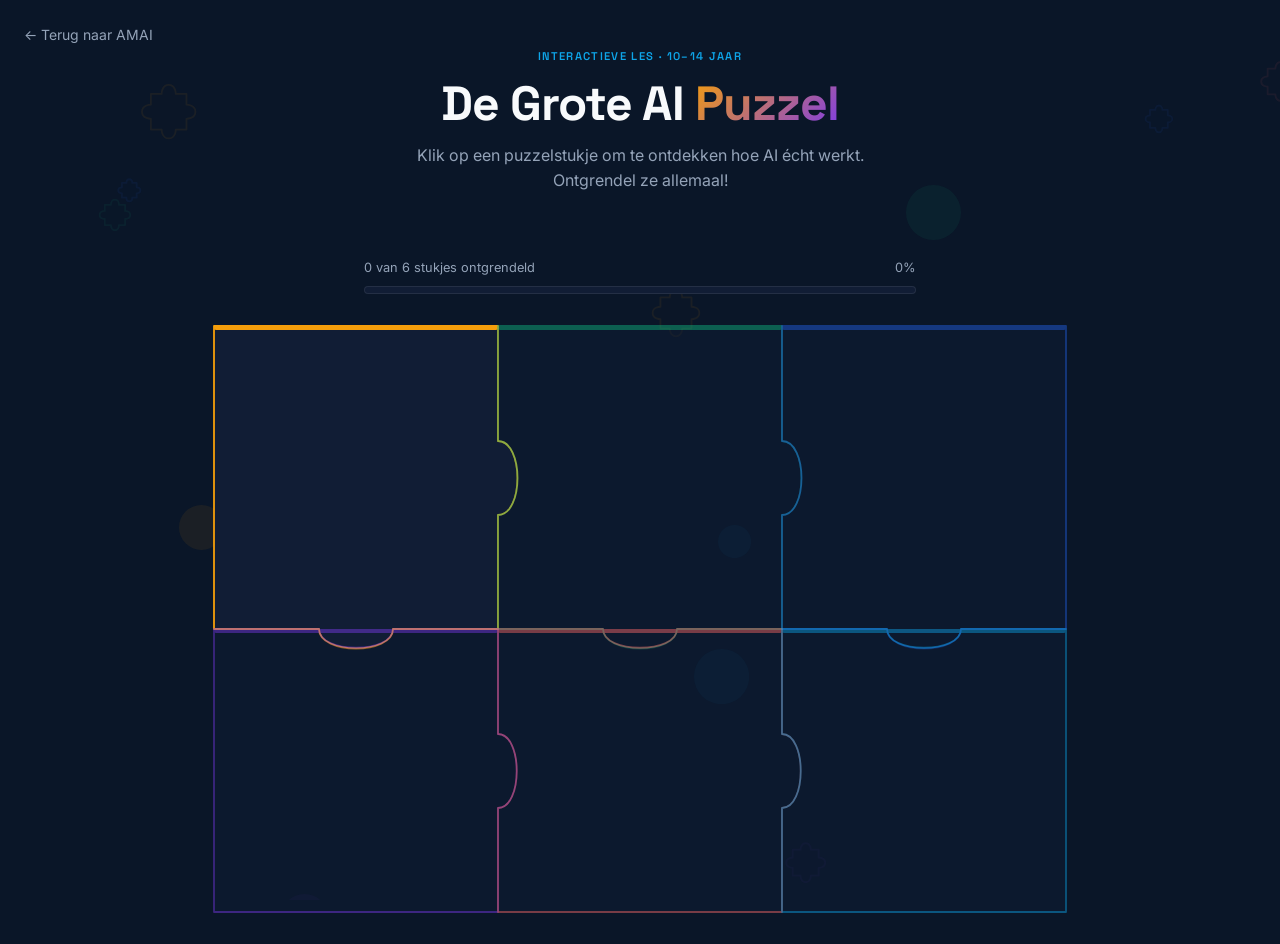
==== ai-puzzel.html @ 968bd64f "Fix: verwijder color-mix() in SVG fill-attribuut, verbeter hover/done filter Co-Authored-By: Claude " ====
<!DOCTYPE html>
<html lang="nl">
<head>
<meta charset="UTF-8">
<meta name="viewport" content="width=device-width, initial-scale=1.0">
<title>Hoe werkt AI? — De Grote Puzzel</title>
<link href="https://fonts.googleapis.com/css2?family=Nunito:wght@400;600;700;800;900&family=Space+Grotesk:wght@600;700&display=swap" rel="stylesheet">

<link rel="preconnect" href="https://fonts.googleapis.com">
<link rel="preconnect" href="https://fonts.gstatic.com" crossorigin>
<link href="https://fonts.googleapis.com/css2?family=Space+Grotesk:wght@300;400;500;600;700&family=Nunito:wght@400;600;700;800;900&family=Inter:wght@300;400;500;600&display=swap" rel="stylesheet">
<link rel="stylesheet" href="style.css">
<link rel="stylesheet" href="puzzel.css">
</head>
<body>

<!-- Background floaters -->
<div class="floaters" id="floaters"></div>

<main>
<div class="header">
  <a href="amai-online.html" class="header__back">← Terug naar AMAI</a>
  <div class="header__eyebrow">Interactieve les · 10–14 jaar</div>
  <h1 class="header__title">De Grote AI <span>Puzzel</span></h1>
  <p class="header__sub">Klik op een puzzelstukje om te ontdekken hoe AI écht werkt. Ontgrendel ze allemaal!</p>
</div>

<div class="progress-wrap">
  <div class="progress-label">
    <span id="progressText">0 van 6 stukjes ontgrendeld</span>
    <span id="progressPct">0%</span>
  </div>
  <div class="progress-bar"><div class="progress-fill" id="progressFill"></div></div>
</div>

<div class="board" id="board"></div>
<div class="robot-complete" id="robotComplete">
  <img src="robot.png" class="robot-complete__img" alt="AMAI Robot">
  <div class="robot-bubble">
    <div class="robot-bubble__label">🤖 AMAI Robot zegt:</div>
    <div class="robot-bubble__text" id="robotText"></div><span class="robot-bubble__cursor" id="robotCursor"></span>
  </div>
  <button class="btn" onclick="resetAll()">↺ Opnieuw spelen</button>
</div>
</main>


<script src="script.js"></script>
<script>

const PIECES = [
  {
    id: 1,
    color: '#F59E0B',
    glow: 'rgba(245,158,11,0.2)',
    unlockAfter: 0,
    icon: `<svg viewBox="0 0 52 52" fill="none"><rect x="6" y="10" width="40" height="28" rx="4" stroke="#F59E0B" stroke-width="2.5"/><path d="M6 18h40" stroke="#F59E0B" stroke-width="2"/><circle cx="12" cy="14" r="1.5" fill="#F59E0B"/><circle cx="18" cy="14" r="1.5" fill="#F59E0B"/><path d="M14 26h8M14 31h14" stroke="#F59E0B" stroke-width="2" stroke-linecap="round"/><path d="M26 38v4M20 42h12" stroke="#F59E0B" stroke-width="2" stroke-linecap="round"/></svg>`,
    number: 'Stukje 1',
    question: 'Waar haalt AI al zijn kennis vandaan?',
    hint: ' Denk aan het hele internet…',
    label: 'Web scraping & data',
    title: 'AI eet data als ontbijt!',
    explain: 'Voordat een AI slim kan worden, moet hij eerst heel veel leren. Dat doet hij door miljoenen websites, boeken en artikelen te lezen — dit noemen we web scraping. De AI "schraapt" als het ware informatie van het internet, net zoals jij dingen opzoekt maar dan miljoen keer sneller.',
    example: '<strong>Stel je voor:</strong> een robot leest in één dag alle boeken van alle bibliotheken ter wereld. Dat is wat AI doet om te leren!',
    tags: ['Data', 'Internet', 'Web scraping', 'Leren']
  },
  {
    id: 2,
    color: '#10B981',
    glow: 'rgba(16,185,129,0.2)',
    unlockAfter: 1,
    icon: `<svg viewBox="0 0 52 52" fill="none"><rect x="8" y="8" width="36" height="36" rx="5" stroke="#10B981" stroke-width="2.5"/><path d="M16 20h8M16 26h14M16 32h10" stroke="#10B981" stroke-width="2" stroke-linecap="round"/><circle cx="36" cy="20" r="5" stroke="#10B981" stroke-width="2"/><path d="M36 17v3l2 2" stroke="#10B981" stroke-width="1.5" stroke-linecap="round"/></svg>`,
    number: 'Stukje 2',
    question: 'Hoe onthoudt AI wat het heeft geleerd?',
    hint: ' Net als jouw hersenen, maar dan digitaal',
    label: 'Trainingsdata & patronen',
    title: 'Patronen onthouden = slim worden',
    explain: 'AI onthoudt geen losse feiten — hij leert patronen. Als de AI duizenden zinnen leest over honden, begrijpt hij wat een hond is zonder ooit een foto te zien. Al die patronen worden opgeslagen als getallen in een gigantisch wiskundig netwerk.',
    example: '<strong>Vergelijk het met:</strong> als jij 1000 foto\'s van katten ziet, herken je de volgende kat meteen. Je hersenen leerden het patroon "kat" — AI doet precies hetzelfde!',
    tags: ['Patronen', 'Geheugen', 'Getallen', 'Netwerk']
  },
  {
    id: 3,
    color: '#2563EB',
    glow: 'rgba(37,99,235,0.2)',
    unlockAfter: 2,
    icon: `<svg viewBox="0 0 52 52" fill="none"><rect x="10" y="30" width="32" height="14" rx="3" stroke="#2563EB" stroke-width="2.5"/><path d="M18 30v-8a8 8 0 0 1 16 0v8" stroke="#2563EB" stroke-width="2.5" stroke-linecap="round"/><circle cx="26" cy="37" r="3" fill="#2563EB" fill-opacity="0.3" stroke="#2563EB" stroke-width="2"/><path d="M26 40v4" stroke="#2563EB" stroke-width="2" stroke-linecap="round"/></svg>`,
    number: 'Stukje 3',
    question: 'Wat is een LLM?',
    hint: ' Heel veel woorden + heel veel rekenen',
    label: 'Large Language Model',
    title: 'LLM = de superschlimme taalcomputer',
    explain: 'LLM staat voor "Large Language Model" — een supergrote taalcomputer. Hij heeft zo veel tekst gelezen dat hij heel goed begrijpt hoe taal werkt: zinnen maken, vragen beantwoorden, verhalen schrijven. ChatGPT, Gemini en Claude zijn allemaal LLMs.',
    example: '<strong>Hoe werkt het?</strong> Jij typt "Wat is de hoofdstad van Frankrijk?" → de LLM berekent welk woord het meest waarschijnlijk als antwoord past → "Parijs!" Niet omdat hij het weet, maar omdat hij het patroon heeft geleerd.',
    tags: ['LLM', 'Taal', 'ChatGPT', 'Claude', 'Gemini']
  },
  {
    id: 4,
    color: '#7C3AED',
    glow: 'rgba(124,58,237,0.2)',
    unlockAfter: 3,
    icon: `<svg viewBox="0 0 52 52" fill="none"><circle cx="26" cy="26" r="16" stroke="#7C3AED" stroke-width="2.5"/><circle cx="26" cy="26" r="6" fill="#7C3AED" fill-opacity="0.2" stroke="#7C3AED" stroke-width="2"/><path d="M26 10v4M26 38v4M10 26h4M38 26h4" stroke="#7C3AED" stroke-width="2" stroke-linecap="round"/><circle cx="26" cy="26" r="2" fill="#7C3AED"/></svg>`,
    number: 'Stukje 4',
    question: 'Hoe "denkt" AI na over een vraag?',
    hint: ' Voorspellen wat er daarna komt',
    label: 'Hoe AI antwoorden maakt',
    title: 'AI gokt heel goed wat daarna komt',
    explain: 'AI denkt niet echt na zoals jij. Hij voorspelt steeds het volgende woord, gebaseerd op alles wat hij geleerd heeft. Woordje voor woordje, heel snel. Dat lijkt op denken, maar het is eigenlijk superslim raden op basis van patronen.',
    example: '<strong>Probeer het zelf:</strong> "De kat zit op de..." — jij weet dat "mat", "bank" of "stoel" logisch klinkt. Dat weet de AI ook, maar hij heeft dat geleerd van miljoenen zinnen!',
    tags: ['Voorspellen', 'Woorden', 'Tokens', 'Kansen']
  },
  {
    id: 5,
    color: '#FF6B6B',
    glow: 'rgba(255,107,107,0.2)',
    unlockAfter: 4,
    icon: `<svg viewBox="0 0 52 52" fill="none"><circle cx="26" cy="20" r="8" stroke="#FF6B6B" stroke-width="2.5"/><path d="M14 42c0-6.627 5.373-12 12-12s12 5.373 12 12" stroke="#FF6B6B" stroke-width="2.5" stroke-linecap="round"/><path d="M36 14l4-4M36 14h4M36 14v-4" stroke="#FF6B6B" stroke-width="2" stroke-linecap="round" stroke-linejoin="round"/><path d="M40 28l2 2-4 4" stroke="#FF6B6B" stroke-width="2" stroke-linecap="round"/></svg>`,
    number: 'Stukje 5',
    question: 'Kan AI ook zelf dingen doen zonder hulp?',
    hint: ' Zelfstandig werken = agent',
    label: 'AI Agents',
    title: 'AI Agents: AI die zelf handelt!',
    explain: 'Een gewone AI wacht tot jij een vraag stelt. Maar een AI Agent kan zelf taken uitvoeren! Hij bedenkt een plan, zoekt informatie op, stuurt e-mails, boekt vluchten of schrijft code — allemaal zonder dat jij elke stap hoeft te zeggen. Zoals een digitale assistent die écht zelfstandig is.',
    example: '<strong>Voorbeeld:</strong> Jij zegt "Plan een verjaardag voor 10 personen met een budget van €100." De AI agent zoekt locaties, vergelijkt prijzen, stuurt uitnodigingen en maakt een planning — allemaal zelf!',
    tags: ['Agent', 'Zelfstandig', 'Taken', 'Automatisch']
  },
  {
    id: 6,
    color: '#0EA5E9',
    glow: 'rgba(14,165,233,0.2)',
    unlockAfter: 5,
    icon: `<svg viewBox="0 0 52 52" fill="none"><path d="M10 36 L26 10 L42 36 Z" stroke="#0EA5E9" stroke-width="2.5" stroke-linejoin="round"/><circle cx="26" cy="10" r="3" fill="#0EA5E9"/><circle cx="10" cy="36" r="3" fill="#0EA5E9"/><circle cx="42" cy="36" r="3" fill="#0EA5E9"/><path d="M18 28l8-12 8 12" stroke="#0EA5E9" stroke-width="1.5" stroke-linejoin="round" opacity="0.4"/></svg>`,
    number: 'Stukje 6 — Het Grote Plaatje',
    question: 'Hoe past alles samen?',
    hint: ' Van data tot slimme AI assistent',
    label: 'AI: het complete plaatje',
    title: 'Van internet tot jouw AI assistent',
    explain: 'Nu snap je het hele plaatje: (1) AI verzamelt data van het web, (2) leert patronen uit die data, (3) wordt een LLM die taal begrijpt, (4) voorspelt antwoorden woord voor woord, (5) en als Agent kan hij ook zelfstandig taken uitvoeren. Elke AI die jij gebruikt doorloopt al deze stappen!',
    example: '<strong>De keten:</strong> Internet → Data → Training → LLM → Antwoord → Agent → Actie. Jij staat aan het eind — en jij bepaalt wat AI voor jou doet!',
    tags: ['AI', 'Web2', 'LLM', 'Agent', 'Toekomst']
  }
];

let unlocked = new Set();

function puzzleIcon(color, size=52) {
  const d = size, h = d/2, b = d*0.2, nd = d*0.15, nw = d*0.12;
  return `<svg width="${d}" height="${d}" viewBox="0 0 ${d} ${d}" fill="none">
    <path d="M${b},${b} L${h-nw},${b} C${h-nw},${b} ${h-nw},${b-nd} ${h},${b-nd} C${h+nw},${b-nd} ${h+nw},${b} ${h+nw},${b} L${d-b},${b} L${d-b},${h-nw} C${d-b},${h-nw} ${d-b+nd},${h-nw} ${d-b+nd},${h} C${d-b+nd},${h+nw} ${d-b},${h+nw} ${d-b},${h+nw} L${d-b},${d-b} L${h+nw},${d-b} C${h+nw},${d-b} ${h+nw},${d-b+nd} ${h},${d-b+nd} C${h-nw},${d-b+nd} ${h-nw},${d-b} ${h-nw},${d-b} L${b},${d-b} L${b},${h+nw} C${b},${h+nw} ${b-nd},${h+nw} ${b-nd},${h} C${b-nd},${h-nw} ${b},${h-nw} ${b},${h-nw} Z"
    fill="${color}" fill-opacity="0.15" stroke="${color}" stroke-width="1.8" stroke-linejoin="round" stroke-linecap="round"/>
  </svg>`;
}

function renderPieces() {
  const board = document.getElementById('board');
  board.innerHTML = '';

  PIECES.forEach((p, i) => {
    const isUnlocked = unlocked.has(p.id);
    const isLocked   = p.unlockAfter > 0 && !unlocked.has(p.unlockAfter);

    const el = document.createElement('div');
    el.className = 'piece' + (isUnlocked ? ' piece--done' : '') + (isLocked ? ' piece--locked' : '');
    el.style.setProperty('--piece-color', p.color);
    el.style.setProperty('--piece-glow', p.glow);
    el.dataset.id = p.id;
    el.dataset.idx = i;

    el.innerHTML = `
      <div class="piece__stripe"></div>
      <div class="piece__front">
        <div class="piece__icon">${p.icon}</div>
        <div class="piece__number">${p.number}</div>
        <div class="piece__question">${p.question}</div>
        <div class="piece__hint">${p.hint}</div>
        ${isLocked
          ? `<div class="piece__hint" style="color:${p.color};margin-top:0.5rem"> Ontgrendel stukje ${p.unlockAfter} eerst</div>`
          : `<div class="piece__tap"> Tik om te ontdekken</div>`
        }
      </div>
      <div class="piece__back">
        <div class="piece__label">${p.label}</div>
        <div class="piece__title">${p.title}</div>
        <div class="piece__explain">${p.explain}</div>
        <div class="piece__example">${p.example}</div>
        <div class="piece__tags">${p.tags.map(t => `<span class="tag">${t}</span>`).join('')}</div>
      </div>
    `;

    if (!isLocked && !isUnlocked) {
      el.addEventListener('click', () => unlock(p.id));
    }

    board.appendChild(el);
  });

  // Apply puzzle clip-paths after DOM is painted
  requestAnimationFrame(() => requestAnimationFrame(applyPuzzleShapes));
}

// ─── PUZZLE CLIP-PATH SHAPES ───────────────────────────────────────────────
// 3×2 grid nub directions [top, right, bottom, left] — 'f'=flat, 'o'=tab-out, 'i'=socket-in
const PIECE_NUBS = [
  ['f','o','o','f'],  // 1: top-left
  ['f','o','o','i'],  // 2: top-center
  ['f','f','o','i'],  // 3: top-right
  ['i','o','f','f'],  // 4: bottom-left
  ['i','o','f','i'],  // 5: bottom-center
  ['i','f','f','i'],  // 6: bottom-right
];

function buildPath(W, H, nubs) {
  const D  = Math.round(Math.min(W, H) * 0.09); // nub depth (~9%)
  const NW = Math.round(Math.min(W, H) * 0.13); // nub half-width (~13%)
  const CX = Math.round(W / 2);
  const CY = Math.round(H / 2);
  const [top, right, bot, left] = nubs;

  // helpers
  const topEdge = () => {
    if (top === 'f') return `L ${W} 0 `;
    if (top === 'o') return `L ${CX-NW} 0 C ${CX-NW} ${-D} ${CX+NW} ${-D} ${CX+NW} 0 L ${W} 0 `;
    return               `L ${CX-NW} 0 C ${CX-NW} ${D}  ${CX+NW} ${D}  ${CX+NW} 0 L ${W} 0 `;
  };
  const rightEdge = () => {
    if (right === 'f') return `L ${W} ${H} `;
    if (right === 'o') return `L ${W} ${CY-NW} C ${W+D} ${CY-NW} ${W+D} ${CY+NW} ${W} ${CY+NW} L ${W} ${H} `;
    return                    `L ${W} ${CY-NW} C ${W-D} ${CY-NW} ${W-D} ${CY+NW} ${W} ${CY+NW} L ${W} ${H} `;
  };
  const botEdge = () => {
    if (bot === 'f') return `L 0 ${H} `;
    if (bot === 'o') return `L ${CX+NW} ${H} C ${CX+NW} ${H+D} ${CX-NW} ${H+D} ${CX-NW} ${H} L 0 ${H} `;
    return                  `L ${CX+NW} ${H} C ${CX+NW} ${H-D} ${CX-NW} ${H-D} ${CX-NW} ${H} L 0 ${H} `;
  };
  const leftEdge = () => {
    if (left === 'f') return `Z`;
    if (left === 'o') return `L 0 ${CY+NW} C ${-D} ${CY+NW} ${-D} ${CY-NW} 0 ${CY-NW} Z`;
    return                   `L 0 ${CY+NW} C ${D}  ${CY+NW} ${D}  ${CY-NW} 0 ${CY-NW} Z`;
  };

  return `M 0 0 ${topEdge()}${rightEdge()}${botEdge()}${leftEdge()}`;
}

function applyPuzzleShapes() {
  const pieces = document.querySelectorAll('.piece[data-idx]');
  pieces.forEach(piece => {
    const i   = parseInt(piece.dataset.idx, 10);
    const nubs = PIECE_NUBS[i] || ['f','f','f','f'];
    const W   = piece.offsetWidth;
    const H   = piece.offsetHeight;
    if (!W || !H) return;

    const color     = PIECES[i]?.color || '#2563EB';
    const isDone    = piece.classList.contains('piece--done');
    const bgFill    = '#111D35';   /* done-state tint handled by CSS filter */
    const strokeW   = isDone ? 2.5 : 1.8;
    const pathStr   = buildPath(W, H, nubs);

    // Remove old SVG if present, inject fresh one
    let svg = piece.querySelector('.piece__bg');
    if (!svg) {
      svg = document.createElementNS('http://www.w3.org/2000/svg', 'svg');
      svg.classList.add('piece__bg');
      piece.insertBefore(svg, piece.firstChild);
    }
    svg.setAttribute('width', W);
    svg.setAttribute('height', H);
    svg.setAttribute('viewBox', `0 0 ${W} ${H}`);
    svg.setAttribute('overflow', 'visible');
    svg.innerHTML =
      `<path d="${pathStr}" fill="${bgFill}" stroke="${color}" stroke-width="${strokeW}" stroke-linejoin="round" stroke-linecap="round"/>` +
      `<rect x="0" y="0" width="${W}" height="4" fill="${color}" rx="2"/>`;
  });
}

// Reapply on resize so nub positions stay correct
window.addEventListener('resize', () => requestAnimationFrame(applyPuzzleShapes));

function unlock(id) {
  unlocked.add(id);
  updateProgress();
  renderPieces();

  spawnConfetti(PIECES.find(p => p.id === id).color);

  if (unlocked.size === PIECES.length) {
    setTimeout(() => {
      const rc = document.getElementById('robotComplete');
      rc.classList.add('show');
      rc.scrollIntoView({ behavior: 'smooth', block: 'center' });
      startTypewriter(
        'Wauw, geweldig gedaan! 🎉 Je snapt nu hoe AI écht werkt — van data verzamelen op het internet, patronen leren, een taalmodel trainen, antwoorden voorspellen, tot een AI Agent die zelfstandig handelt. Dat weten veel volwassenen nog niet! Misschien word jij wel de AI-expert van jouw klas. 🚀',
        document.getElementById('robotText'),
        document.getElementById('robotCursor'),
        28
      );
    }, 700);
  }
}

function startTypewriter(text, el, cursor, speed) {
  el.textContent = '';
  cursor.style.display = 'inline-block';
  let i = 0;
  const tick = setInterval(() => {
    el.textContent += text[i++];
    if (i >= text.length) {
      clearInterval(tick);
      setTimeout(() => cursor.style.display = 'none', 1200);
    }
  }, speed);
}

function updateProgress() {
  const total = PIECES.length;
  const done  = unlocked.size;
  const pct   = Math.round((done / total) * 100);
  document.getElementById('progressText').textContent = `${done} van ${total} stukjes ontgrendeld`;
  document.getElementById('progressPct').textContent  = pct + '%';
  document.getElementById('progressFill').style.width = pct + '%';
}

function resetAll() {
  unlocked.clear();
  updateProgress();
  renderPieces();
  document.getElementById('robotComplete').classList.remove('show');
  document.getElementById('robotText').textContent = '';
  window.scrollTo({ top: 0, behavior: 'smooth' });
}

// CONFETTI
function spawnConfetti(color) {
  for (let i = 0; i < 18; i++) {
    const el = document.createElement('div');
    el.style.cssText = `
      position:fixed;
      left:${Math.random()*100}vw;
      top:${Math.random()*40 + 20}vh;
      width:${Math.random()*8+6}px;
      height:${Math.random()*8+6}px;
      background:${color};
      border-radius:${Math.random()>0.5?'50%':'3px'};
      pointer-events:none;
      z-index:9999;
      opacity:0.9;
      animation: confFall ${Math.random()*1+0.8}s ease-out forwards;
      animation-delay:${Math.random()*0.3}s;
    `;
    document.body.appendChild(el);
    setTimeout(() => el.remove(), 1500);
  }
}

// Add confetti keyframe dynamically
const confStyle = document.createElement('style');
confStyle.textContent = `
  @keyframes confFall {
    0%   { transform: translateY(0) rotate(0deg); opacity:0.9; }
    100% { transform: translateY(120px) rotate(${Math.random()*360}deg); opacity:0; }
  }
`;
document.head.appendChild(confStyle);

// FLOATING BG DECORATIONS
function initFloaters() {
  const colors = ['#F59E0B','#7C3AED','#2563EB','#10B981','#FF6B6B','#0EA5E9'];
  const wrap = document.getElementById('floaters');
  for (let i = 0; i < 14; i++) {
    const c = colors[i % colors.length];
    const size = Math.random() * 40 + 20;
    const el = document.createElement('div');
    el.className = 'floater';
    el.style.cssText = `
      left:${Math.random()*100}vw;
      top:${Math.random()*100}vh;
      width:${size}px; height:${size}px;
      animation-duration:${Math.random()*20+15}s;
      animation-delay:-${Math.random()*20}s;
    `;
    el.innerHTML = Math.random() > 0.5
      ? puzzleIcon(c, size)
      : `<svg width="${size}" height="${size}" viewBox="0 0 1 1"><circle cx=".5" cy=".5" r=".5" fill="${c}"/></svg>`;
    wrap.appendChild(el);
  }
}

initFloaters();
renderPieces();
updateProgress();

</script>
</body>
</html>
---- style.css ----
/* ============================================
   AMAI.online — Shared Design System
   Geldt voor: amai-online.html, diensten.html, ai-puzzel.html
   ============================================ */

@import url('https://fonts.googleapis.com/css2?family=Space+Grotesk:wght@300;400;500;600;700&family=Inter:wght@300;400;500;600&display=swap');

:root {
  --color-bg:           #0A1628;
  --color-bg-card:      #111D35;
  --color-bg-light:     #162040;
  --color-accent:       #2563EB;
  --color-accent-hover: #1D4ED8;
  --color-purple:       #7C3AED;
  --color-teal:         #0EA5E9;
  --color-white:        #F8FAFC;
  --color-muted:        #94A3B8;
  --color-border:       rgba(255,255,255,0.08);
  --color-green:        #10B981;
  --color-yellow:       #F59E0B;
  --color-coral:        #FF6B6B;
  --font-display:       'Space Grotesk', sans-serif;
  --font-body:          'Inter', sans-serif;
  --max-width:          1200px;
  --nav-height:         72px;
  --radius-sm:          6px;
  --radius-md:          12px;
  --radius-lg:          20px;
  --radius-full:        9999px;
  --transition-base:    250ms ease;
}

/* RESET */
*, *::before, *::after { box-sizing: border-box; margin: 0; padding: 0; }
html { scroll-behavior: smooth; }
body {
  font-family: var(--font-body);
  background: var(--color-bg);
  color: var(--color-white);
  line-height: 1.6;
  -webkit-font-smoothing: antialiased;
  overflow-x: hidden;
}
a { color: inherit; text-decoration: none; }
ul { list-style: none; }
img { max-width: 100%; display: block; }

/* LAYOUT */
.container { max-width: var(--max-width); margin: 0 auto; padding: 0 1.5rem; }
.section { padding: 6rem 0; }

/* TYPOGRAPHY */
h1,h2,h3,h4 { font-family: var(--font-display); font-weight: 700; line-height: 1.1; letter-spacing: -0.02em; }
.eyebrow {
  font-family: var(--font-display);
  font-size: 0.75rem; font-weight: 600;
  letter-spacing: 0.12em; text-transform: uppercase;
  color: var(--color-accent);
  display: block; margin-bottom: 1rem;
}
.text-gradient {
  background: linear-gradient(135deg, #2563EB 0%, #0EA5E9 50%, #7C3AED 100%);
  -webkit-background-clip: text;
  -webkit-text-fill-color: transparent;
  background-clip: text;
}
.lead { font-size: 1.1rem; color: var(--color-muted); line-height: 1.7; }

/* BUTTONS */
.btn {
  display: inline-flex; align-items: center; gap: 0.5rem;
  font-family: var(--font-display); font-size: 1rem; font-weight: 600;
  padding: 0.875rem 2rem; border-radius: var(--radius-full);
  border: none; cursor: pointer; transition: all 0.25s; white-space: nowrap;
}
.btn--primary {
  background: var(--color-accent); color: white;
  box-shadow: 0 4px 24px rgba(37,99,235,0.4);
}
.btn--primary:hover {
  background: var(--color-accent-hover);
  box-shadow: 0 6px 32px rgba(37,99,235,0.5);
  transform: translateY(-2px);
}
.btn--outline {
  background: transparent; color: white;
  border: 1px solid var(--color-border);
}
.btn--outline:hover {
  border-color: rgba(255,255,255,0.3);
  background: rgba(255,255,255,0.05);
  transform: translateY(-2px);
}
.btn--full { width: 100%; justify-content: center; }

/* NAV */
.nav {
  position: fixed; top: 0; left: 0; right: 0;
  height: var(--nav-height); z-index: 1000;
  transition: background 0.3s, border-color 0.3s;
  border-bottom: 1px solid transparent;
}
.nav.scrolled {
  background: rgba(10,22,40,0.95);
  backdrop-filter: blur(20px);
  border-bottom-color: var(--color-border);
}
.nav__inner {
  display: flex; align-items: center; justify-content: space-between;
  height: 100%; max-width: var(--max-width); margin: 0 auto; padding: 0 1.5rem;
}
.nav__logo { font-family: var(--font-display); font-size: 1.4rem; font-weight: 700; letter-spacing: -0.03em; }
.nav__logo em { color: var(--color-accent); font-style: normal; }
.nav__links { display: flex; align-items: center; gap: 2.5rem; }
.nav__link { font-size: 0.875rem; font-weight: 500; color: var(--color-muted); transition: color 0.2s; }
.nav__link:hover { color: var(--color-white); }
.nav__cta {
  font-size: 0.875rem; font-weight: 600;
  padding: 0.5rem 1.25rem; background: var(--color-accent);
  border-radius: var(--radius-full); transition: background 0.2s, transform 0.2s;
}
.nav__cta:hover { background: var(--color-accent-hover); transform: translateY(-1px); }
.nav__hamburger { display: none; flex-direction: column; gap: 5px; cursor: pointer; }
.nav__hamburger span { display: block; width: 24px; height: 2px; background: var(--color-white); border-radius: 2px; }

/* MOBILE MENU */
.mobile-menu {
  display: none; position: fixed;
  top: var(--nav-height); left: 0; right: 0;
  background: rgba(10,22,40,0.98); backdrop-filter: blur(20px);
  padding: 2rem 1.5rem; z-index: 999;
  border-bottom: 1px solid var(--color-border);
  flex-direction: column; gap: 1.5rem;
}
.mobile-menu.open { display: flex; }
.mobile-menu a { font-size: 1.1rem; font-weight: 500; color: var(--color-muted); }
.mobile-menu .nav__cta { color: white; text-align: center; padding: 0.75rem; }

/* SECTION HEADER */
.section-header { text-align: center; max-width: 620px; margin: 0 auto 4rem; }
.section-header h2 { font-size: clamp(1.75rem, 3vw, 2.75rem); margin-bottom: 1rem; }
.section-header p { color: var(--color-muted); font-size: 1.1rem; line-height: 1.7; }

/* CARDS */
.info-card {
  background: var(--color-bg-card);
  border: 1px solid var(--color-border);
  border-radius: var(--radius-lg); padding: 1.5rem;
  transition: transform 0.2s, border-color 0.2s;
  position: relative; overflow: hidden;
}
.info-card::before {
  content: ''; position: absolute; top: 0; left: 0; right: 0; height: 3px;
  background: var(--card-color, var(--color-accent));
  border-radius: var(--radius-lg) var(--radius-lg) 0 0;
}
.info-card:hover { transform: translateY(-3px); border-color: rgba(255,255,255,0.12); }
.info-card__icon { margin-bottom: 0.75rem; display: flex; align-items: center; }
.info-card__title { font-family: var(--font-display); font-size: 1rem; font-weight: 700; margin-bottom: 0.5rem; }
.info-card__desc { font-size: 0.85rem; color: var(--color-muted); line-height: 1.65; }
.cards-grid { display: grid; grid-template-columns: repeat(auto-fit, minmax(240px, 1fr)); gap: 1rem; margin-bottom: 2rem; }

/* CTA BOX */
.cta-box {
  background: linear-gradient(135deg, rgba(37,99,235,0.08), rgba(124,58,237,0.06));
  border: 1px solid rgba(37,99,235,0.2);
  border-radius: var(--radius-lg); padding: 2rem;
  display: flex; align-items: center; justify-content: space-between;
  gap: 1.5rem; flex-wrap: wrap; margin-top: 2rem;
}
.cta-box h3 { font-family: var(--font-display); font-size: 1.15rem; font-weight: 700; margin-bottom: 0.35rem; }
.cta-box p { font-size: 0.875rem; color: var(--color-muted); }

/* TAGS */
.tag {
  font-size: 0.7rem; font-weight: 600;
  padding: 0.25rem 0.6rem; border-radius: var(--radius-full);
  background: rgba(255,255,255,0.05);
  border: 1px solid var(--color-border); color: var(--color-muted);
}

/* STEPS */
.steps { display: flex; flex-direction: column; gap: 1rem; margin-bottom: 2rem; }
.step {
  display: flex; gap: 1.25rem; align-items: flex-start;
  padding: 1.25rem; background: var(--color-bg-card);
  border: 1px solid var(--color-border); border-radius: var(--radius-lg);
  transition: border-color 0.2s;
}
.step:hover { border-color: rgba(255,255,255,0.12); }
.step__num {
  width: 36px; height: 36px; border-radius: 50%; flex-shrink: 0;
  background: linear-gradient(135deg, var(--color-accent), var(--color-purple));
  display: flex; align-items: center; justify-content: center;
  font-family: var(--font-display); font-weight: 700; font-size: 0.875rem;
  box-shadow: 0 4px 12px rgba(37,99,235,0.3);
}
.step__title { font-family: var(--font-display); font-size: 0.95rem; font-weight: 700; margin-bottom: 0.35rem; }
.step__desc { font-size: 0.85rem; color: var(--color-muted); line-height: 1.65; }
.section-title {
  font-family: var(--font-display); font-size: 1rem; font-weight: 700;
  color: var(--color-muted); text-transform: uppercase; letter-spacing: 0.08em;
  margin-bottom: 1rem; margin-top: 2rem;
}
.section-title:first-child { margin-top: 0; }

/* FOOTER */
.footer { padding: 4rem 0 2rem; border-top: 1px solid var(--color-border); }
.footer__grid { display: grid; grid-template-columns: 2fr 1fr 1fr; gap: 3rem; margin-bottom: 3rem; }
.footer__brand p { color: var(--color-muted); font-size: 0.875rem; line-height: 1.7; margin-top: 1rem; max-width: 280px; }
.footer__col-title { font-family: var(--font-display); font-size: 0.875rem; font-weight: 600; margin-bottom: 1rem; }
.footer__links { display: flex; flex-direction: column; gap: 0.75rem; }
.footer__links a { font-size: 0.875rem; color: var(--color-muted); transition: color 0.2s; }
.footer__links a:hover { color: var(--color-white); }
.footer__bottom {
  display: flex; align-items: center; justify-content: space-between;
  padding-top: 2rem; border-top: 1px solid var(--color-border);
  font-size: 0.875rem; color: var(--color-muted);
}

/* CONTACT FORM */
.contact-section {
  background: linear-gradient(135deg, rgba(37,99,235,0.06) 0%, rgba(124,58,237,0.04) 100%);
  border-top: 1px solid var(--color-border);
}
.contact-form { max-width: 600px; margin: 0 auto; display: flex; flex-direction: column; gap: 1.25rem; }
.form-row { display: grid; grid-template-columns: 1fr 1fr; gap: 1rem; }
.form-group { display: flex; flex-direction: column; gap: 0.5rem; }
label { font-size: 0.875rem; font-weight: 500; color: var(--color-muted); }
input, select, textarea {
  font-family: var(--font-body); font-size: 1rem; color: var(--color-white);
  background: var(--color-bg-light); border: 1px solid var(--color-border);
  border-radius: var(--radius-md); padding: 0.75rem 1rem;
  outline: none; transition: border-color 0.2s, box-shadow 0.2s; width: 100%;
}
input::placeholder, textarea::placeholder { color: rgba(148,163,184,0.4); }
input:focus, select:focus, textarea:focus {
  border-color: var(--color-accent);
  box-shadow: 0 0 0 3px rgba(37,99,235,0.15);
}
select option { background: var(--color-bg-card); }
textarea { resize: vertical; min-height: 130px; }
.form-submit { align-self: center; margin-top: 0.5rem; }

/* SCROLL REVEAL */
.reveal { opacity: 0; transform: translateY(30px); transition: opacity 0.6s ease, transform 0.6s ease; }
.reveal.visible { opacity: 1; transform: translateY(0); }
.reveal-delay-1 { transition-delay: 0.1s; }
.reveal-delay-2 { transition-delay: 0.2s; }
.reveal-delay-3 { transition-delay: 0.3s; }
.reveal-delay-4 { transition-delay: 0.4s; }

/* ANIMATIONS */
@keyframes fadeUp { from { opacity: 0; transform: translateY(24px); } to { opacity: 1; transform: translateY(0); } }
@keyframes blink { 0%,100% { opacity: 1; } 50% { opacity: 0.5; } }

/* RESPONSIVE */
@media (max-width: 768px) {
  .section { padding: 4rem 0; }
  .nav__links { display: none; }
  .nav__hamburger { display: flex; }
  .form-row { grid-template-columns: 1fr; }
  .footer__grid { grid-template-columns: 1fr; gap: 2rem; }
  .footer__bottom { flex-direction: column; gap: 1rem; text-align: center; }
}
@media (max-width: 480px) {
  .container { padding: 0 1rem; }
}
@media (prefers-reduced-motion: reduce) {
  *, *::before, *::after { animation: none !important; transition-duration: 0.01ms !important; }
  html { scroll-behavior: auto; }
}
---- puzzel.css ----
/* ============================================
   ai-puzzel.html — Page specific styles
   ============================================ */

body { min-height: 100vh; }

.header { text-align: center; padding: 3rem 1.5rem 2rem; position: relative; }
.header__back { position: absolute; top: 1.5rem; left: 1.5rem; font-size: 0.875rem; color: var(--color-muted); display: flex; align-items: center; gap: 0.4rem; text-decoration: none; transition: color 0.2s; }
.header__back:hover { color: var(--color-white); }
.header__eyebrow { font-family: var(--font-display); font-size: 0.7rem; font-weight: 600; letter-spacing: 0.12em; text-transform: uppercase; color: var(--color-teal); margin-bottom: 0.75rem; }
.header__title { font-family: var(--font-display); font-size: clamp(1.8rem, 5vw, 3rem); font-weight: 700; line-height: 1.1; margin-bottom: 0.75rem; }
.header__title span { background: linear-gradient(135deg, var(--color-yellow), var(--color-purple)); -webkit-background-clip: text; -webkit-text-fill-color: transparent; background-clip: text; }
.header__sub { font-size: 1rem; color: var(--color-muted); max-width: 480px; margin: 0 auto 2rem; line-height: 1.6; }

/* PROGRESS */
.progress-wrap { max-width: 600px; margin: 0 auto 0.5rem; padding: 0 1.5rem; }
.progress-label { display: flex; justify-content: space-between; font-size: 0.8rem; color: var(--color-muted); margin-bottom: 0.5rem; }
.progress-bar { height: 8px; background: var(--color-bg-card); border-radius: var(--radius-full); overflow: hidden; border: 1px solid var(--color-border); }
.progress-fill { height: 100%; background: linear-gradient(90deg, var(--color-accent), var(--color-purple)); border-radius: var(--radius-full); transition: width 0.5s ease; width: 0%; }

/* BOARD */
.board {
  max-width: 900px; margin: 2rem auto; padding: 0 1.5rem;
  display: grid; grid-template-columns: repeat(3, 1fr);
  gap: 0;           /* pieces interlock — SVG tabs fill sockets */
  overflow: visible;
}

/* PUZZLE PIECES — background drawn by inline SVG (.piece__bg) */
.piece {
  background: transparent;
  border: none;
  border-radius: 0;
  padding: 1.75rem 1.5rem 1.75rem 1.5rem;
  cursor: pointer;
  transition: transform 0.25s, filter 0.25s;
  position: relative;
  overflow: visible;
  user-select: none;
  z-index: 0;
}
.piece:hover:not(.piece--done):not(.piece--locked) {
  transform: translateY(-5px);
  filter: brightness(1.12) drop-shadow(0 8px 20px rgba(0,0,0,0.4));
  z-index: 2;
}
.piece--done {
  filter: drop-shadow(0 0 18px var(--piece-glow)) brightness(1.08);
  cursor: default;
  z-index: 1;
}
.piece--done .piece__front { display: none; }
.piece--done .piece__back  { display: flex; }
.piece--locked { opacity: 0.45; cursor: not-allowed; }
.piece--locked:hover { transform: none; filter: none; }

/* SVG background element (injected by JS) */
.piece__bg {
  position: absolute; top: 0; left: 0;
  overflow: visible; pointer-events: none; z-index: 0;
}
/* Stripe drawn inside SVG, so remove old ::before */
.piece__stripe { display: none; }
.piece__front { display: flex; flex-direction: column; gap: 1rem; }
.piece__back  { display: none; flex-direction: column; gap: 1rem; animation: flipIn 0.4s ease both; }
@keyframes flipIn { from { opacity: 0; transform: scale(0.92); } to { opacity: 1; transform: scale(1); } }
.piece__icon { width: 52px; height: 52px; display: flex; align-items: center; }
.piece__number { font-family: var(--font-display); font-size: 0.7rem; font-weight: 700; letter-spacing: 0.1em; text-transform: uppercase; color: var(--piece-color); }
.piece__question { font-size: 1.05rem; font-weight: 800; line-height: 1.3; color: var(--color-white); }
.piece__hint { font-size: 0.8rem; color: var(--color-muted); display: flex; align-items: center; gap: 0.4rem; }
.piece__tap { display: inline-flex; align-items: center; gap: 0.4rem; font-size: 0.8rem; font-weight: 700; color: var(--piece-color); margin-top: 0.5rem; animation: bounce 1.5s infinite; }
@keyframes bounce { 0%,100% { transform: translateY(0); } 50% { transform: translateY(-4px); } }
.piece__label { font-size: 0.7rem; font-weight: 700; letter-spacing: 0.1em; text-transform: uppercase; color: var(--piece-color); }
.piece__title { font-family: var(--font-display); font-size: 1.15rem; font-weight: 700; color: var(--color-white); line-height: 1.2; }
.piece__explain { font-size: 0.9rem; color: var(--color-muted); line-height: 1.7; }
.piece__example { background: rgba(255,255,255,0.04); border: 1px solid var(--color-border); border-left: 3px solid var(--piece-color); border-radius: 0 10px 10px 0; padding: 0.75rem 1rem; font-size: 0.85rem; color: var(--color-white); line-height: 1.6; }
.piece__example strong { color: var(--piece-color); }
.piece__tags { display: flex; flex-wrap: wrap; gap: 0.4rem; margin-top: 0.25rem; }

/* ROBOT COMPLETE */
.robot-complete { display: none; max-width: 640px; margin: 3rem auto 2rem; padding: 0 1.5rem; text-align: center; }
.robot-complete.show { display: block; animation: fadeUp 0.6s ease both; }
.robot-complete__img { width: 140px; height: 140px; object-fit: contain; margin: 0 auto 1.5rem; animation: robotBob 2.5s ease-in-out infinite; filter: drop-shadow(0 8px 24px rgba(16,185,129,0.35)); }
@keyframes robotBob { 0%,100% { transform: translateY(0); } 50% { transform: translateY(-10px); } }
.robot-bubble {
  background: var(--color-bg-card);
  border: 1.5px solid rgba(16,185,129,0.35);
  border-radius: 20px;
  padding: 1.5rem 2rem;
  position: relative;
  margin-bottom: 2rem;
  box-shadow: 0 0 40px rgba(16,185,129,0.12);
}
.robot-bubble::before {
  content: '';
  position: absolute; top: -12px; left: 50%; transform: translateX(-50%);
  border: 10px solid transparent;
  border-bottom-color: rgba(16,185,129,0.35);
}
.robot-bubble::after {
  content: '';
  position: absolute; top: -9px; left: 50%; transform: translateX(-50%);
  border: 9px solid transparent;
  border-bottom-color: var(--color-bg-card);
}
.robot-bubble__label { font-size: 0.7rem; font-weight: 700; letter-spacing: 0.1em; text-transform: uppercase; color: #10B981; margin-bottom: 0.75rem; }
.robot-bubble__text { font-size: 1rem; line-height: 1.75; color: var(--color-white); min-height: 3em; text-align: left; }
.robot-bubble__cursor { display: inline-block; width: 2px; height: 1.1em; background: #10B981; vertical-align: text-bottom; margin-left: 2px; animation: blink 0.7s step-end infinite; }
@keyframes blink { 0%,100% { opacity:1; } 50% { opacity:0; } }

/* FLOATERS */
.floaters { position: fixed; inset: 0; pointer-events: none; z-index: 0; overflow: hidden; }
.floater { position: absolute; opacity: 0.07; animation: float linear infinite; }
@keyframes float { from { transform: translateY(110vh) rotate(0deg); } to { transform: translateY(-20vh) rotate(360deg); } }

main { position: relative; z-index: 1; }
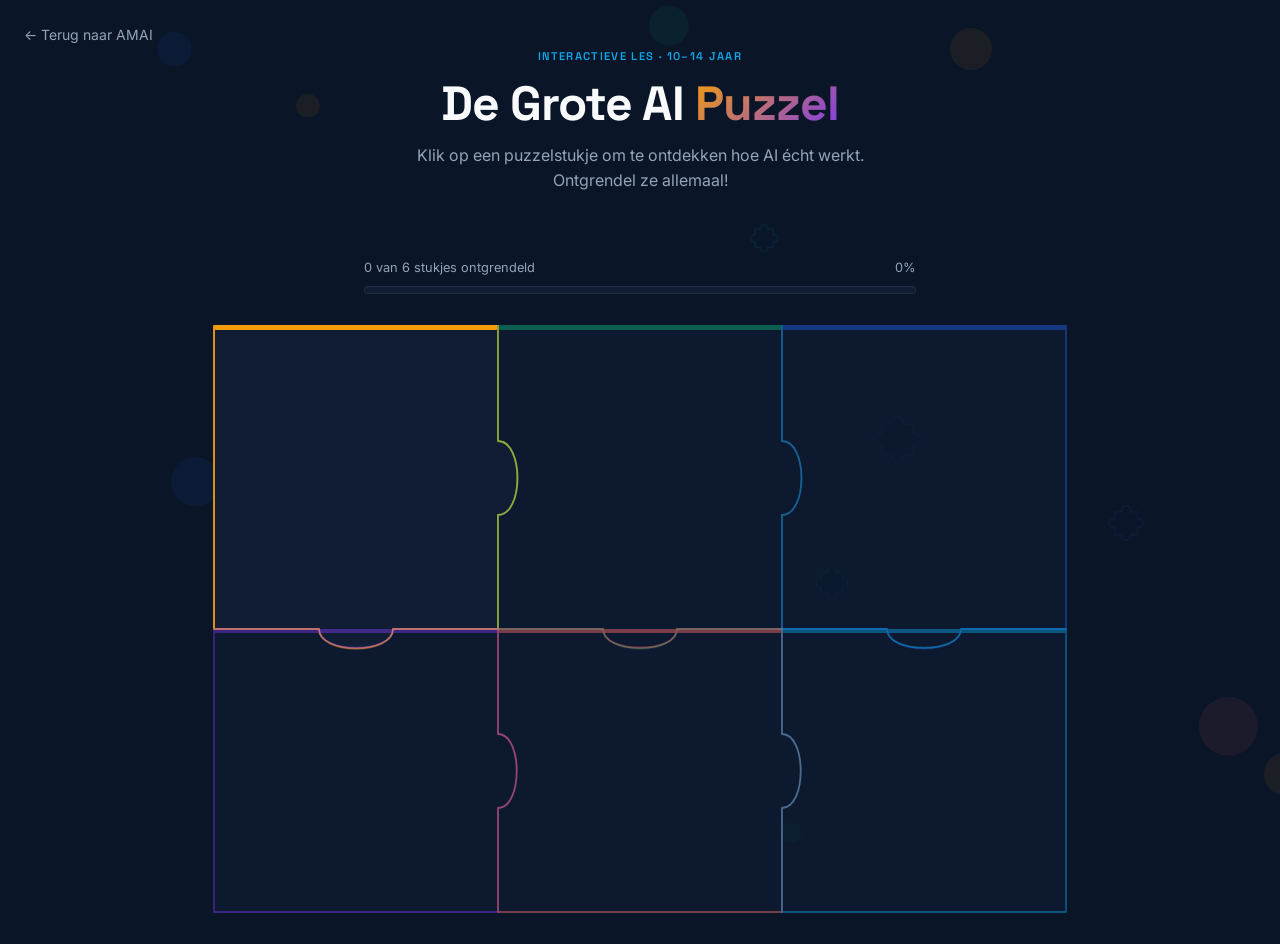
==== commit a5880a2c: "Fix applyPuzzleShapes layout thrashing — batch reads before writes Reads all offsetWidth/offsetHeigh" ====
--- a/ai-puzzel.html
+++ b/ai-puzzel.html
@@ -243,32 +243,36 @@
 
 function applyPuzzleShapes() {
   const pieces = document.querySelectorAll('.piece[data-idx]');
-  pieces.forEach(piece => {
-    const i   = parseInt(piece.dataset.idx, 10);
-    const nubs = PIECE_NUBS[i] || ['f','f','f','f'];
-    const W   = piece.offsetWidth;
-    const H   = piece.offsetHeight;
+
+  // Phase 1 — batch all DOM reads (no writes yet)
+  const data = Array.from(pieces).map(piece => ({
+    piece,
+    i: parseInt(piece.dataset.idx, 10),
+    W: piece.offsetWidth,
+    H: piece.offsetHeight,
+    isDone: piece.classList.contains('piece--done'),
+  }));
+
+  // Phase 2 — batch all DOM writes
+  data.forEach(({ piece, i, W, H, isDone }) => {
     if (!W || !H) return;
-
-    const color     = PIECES[i]?.color || '#2563EB';
-    const isDone    = piece.classList.contains('piece--done');
-    const bgFill    = '#111D35';   /* done-state tint handled by CSS filter */
-    const strokeW   = isDone ? 2.5 : 1.8;
-    const pathStr   = buildPath(W, H, nubs);
-
-    // Remove old SVG if present, inject fresh one
+    const nubs    = PIECE_NUBS[i] || ['f','f','f','f'];
+    const color   = PIECES[i]?.color || '#2563EB';
+    const strokeW = isDone ? 2.5 : 1.8;
+    const pathStr = buildPath(W, H, nubs);
+
     let svg = piece.querySelector('.piece__bg');
     if (!svg) {
       svg = document.createElementNS('http://www.w3.org/2000/svg', 'svg');
       svg.classList.add('piece__bg');
-      piece.insertBefore(svg, piece.firstChild);
+      piece.prepend(svg);
     }
     svg.setAttribute('width', W);
     svg.setAttribute('height', H);
     svg.setAttribute('viewBox', `0 0 ${W} ${H}`);
     svg.setAttribute('overflow', 'visible');
     svg.innerHTML =
-      `<path d="${pathStr}" fill="${bgFill}" stroke="${color}" stroke-width="${strokeW}" stroke-linejoin="round" stroke-linecap="round"/>` +
+      `<path d="${pathStr}" fill="#111D35" stroke="${color}" stroke-width="${strokeW}" stroke-linejoin="round" stroke-linecap="round"/>` +
       `<rect x="0" y="0" width="${W}" height="4" fill="${color}" rx="2"/>`;
   });
 }
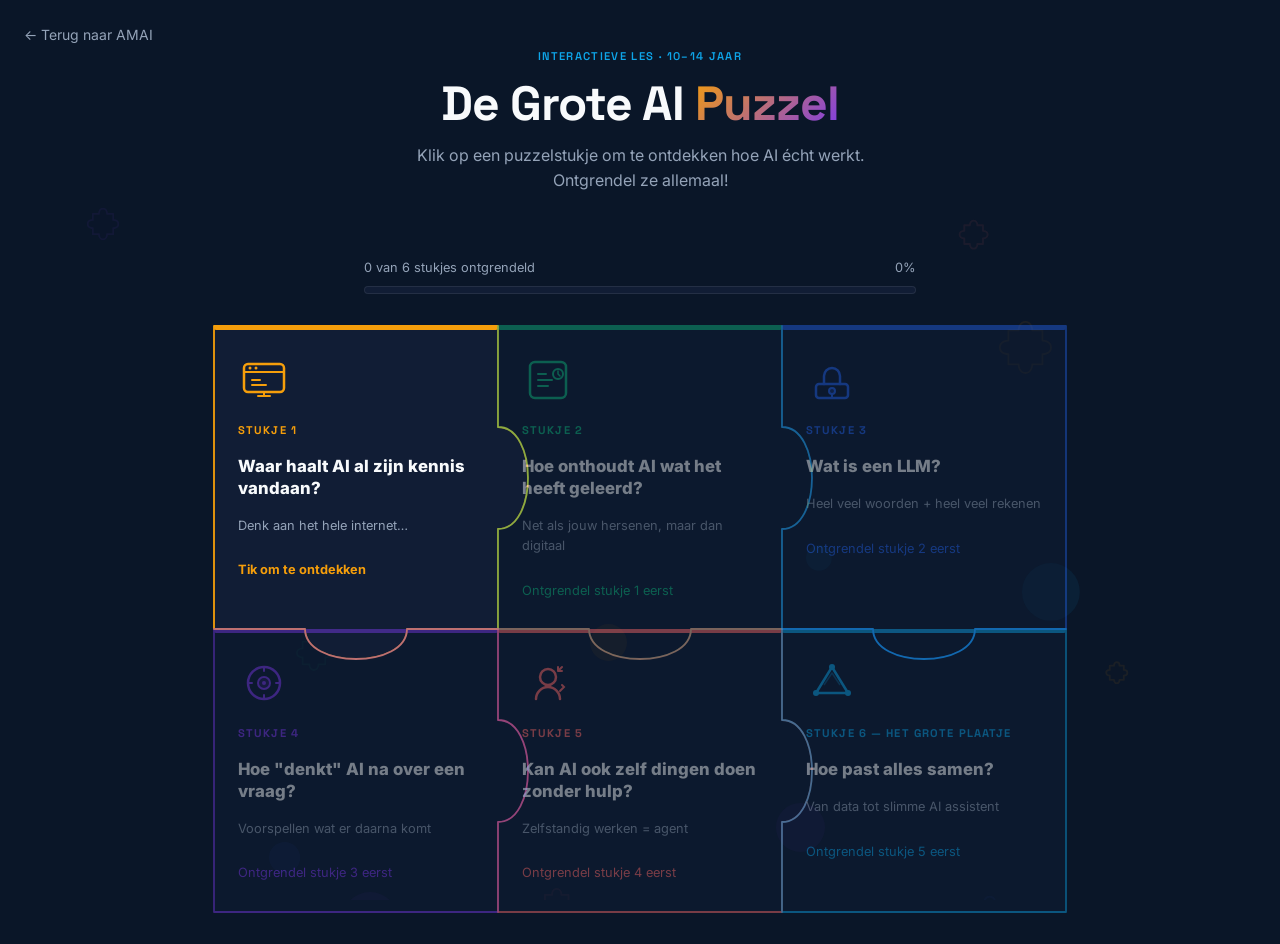
==== commit 7fb463fb: "Fix puzzle piece content visibility and interlocking - .piece__bg z-index:-1 so SVG renders behind t" ====
--- a/ai-puzzel.html
+++ b/ai-puzzel.html
@@ -194,8 +194,8 @@
     board.appendChild(el);
   });
 
-  // Apply puzzle clip-paths after DOM is painted
-  requestAnimationFrame(() => requestAnimationFrame(applyPuzzleShapes));
+  // Apply puzzle shapes — small delay so grid has fully laid out
+  setTimeout(applyPuzzleShapes, 60);
 }
 
 // ─── PUZZLE CLIP-PATH SHAPES ───────────────────────────────────────────────
@@ -210,8 +210,8 @@
 ];
 
 function buildPath(W, H, nubs) {
-  const D  = Math.round(Math.min(W, H) * 0.09); // nub depth (~9%)
-  const NW = Math.round(Math.min(W, H) * 0.13); // nub half-width (~13%)
+  const D  = Math.round(Math.min(W, H) * 0.14); // nub depth (~14%)
+  const NW = Math.round(Math.min(W, H) * 0.18); // nub half-width (~18%)
   const CX = Math.round(W / 2);
   const CY = Math.round(H / 2);
   const [top, right, bot, left] = nubs;
@@ -274,11 +274,15 @@
     svg.innerHTML =
       `<path d="${pathStr}" fill="#111D35" stroke="${color}" stroke-width="${strokeW}" stroke-linejoin="round" stroke-linecap="round"/>` +
       `<rect x="0" y="0" width="${W}" height="4" fill="${color}" rx="2"/>`;
+
+    // Remove CSS fallback background/border now that SVG shape is in place
+    piece.style.background = 'transparent';
+    piece.style.border     = 'none';
   });
 }
 
 // Reapply on resize so nub positions stay correct
-window.addEventListener('resize', () => requestAnimationFrame(applyPuzzleShapes));
+window.addEventListener('resize', () => setTimeout(applyPuzzleShapes, 60));
 
 function unlock(id) {
   unlocked.add(id);
--- a/puzzel.css
+++ b/puzzel.css
@@ -26,10 +26,10 @@
   overflow: visible;
 }
 
-/* PUZZLE PIECES — background drawn by inline SVG (.piece__bg) */
+/* PUZZLE PIECES — background drawn by inline SVG (.piece__bg), CSS fallback below */
 .piece {
-  background: transparent;
-  border: none;
+  background: #111D35;
+  border: 1.5px solid var(--color-border);
   border-radius: 0;
   padding: 1.75rem 1.5rem 1.75rem 1.5rem;
   cursor: pointer;
@@ -54,15 +54,15 @@
 .piece--locked { opacity: 0.45; cursor: not-allowed; }
 .piece--locked:hover { transform: none; filter: none; }
 
-/* SVG background element (injected by JS) */
+/* SVG background element (injected by JS) — z-index:-1 keeps it behind text content */
 .piece__bg {
   position: absolute; top: 0; left: 0;
-  overflow: visible; pointer-events: none; z-index: 0;
+  overflow: visible; pointer-events: none; z-index: -1;
 }
 /* Stripe drawn inside SVG, so remove old ::before */
 .piece__stripe { display: none; }
-.piece__front { display: flex; flex-direction: column; gap: 1rem; }
-.piece__back  { display: none; flex-direction: column; gap: 1rem; animation: flipIn 0.4s ease both; }
+.piece__front { position: relative; z-index: 1; display: flex; flex-direction: column; gap: 1rem; }
+.piece__back  { position: relative; z-index: 1; display: none; flex-direction: column; gap: 1rem; animation: flipIn 0.4s ease both; }
 @keyframes flipIn { from { opacity: 0; transform: scale(0.92); } to { opacity: 1; transform: scale(1); } }
 .piece__icon { width: 52px; height: 52px; display: flex; align-items: center; }
 .piece__number { font-family: var(--font-display); font-size: 0.7rem; font-weight: 700; letter-spacing: 0.1em; text-transform: uppercase; color: var(--piece-color); }
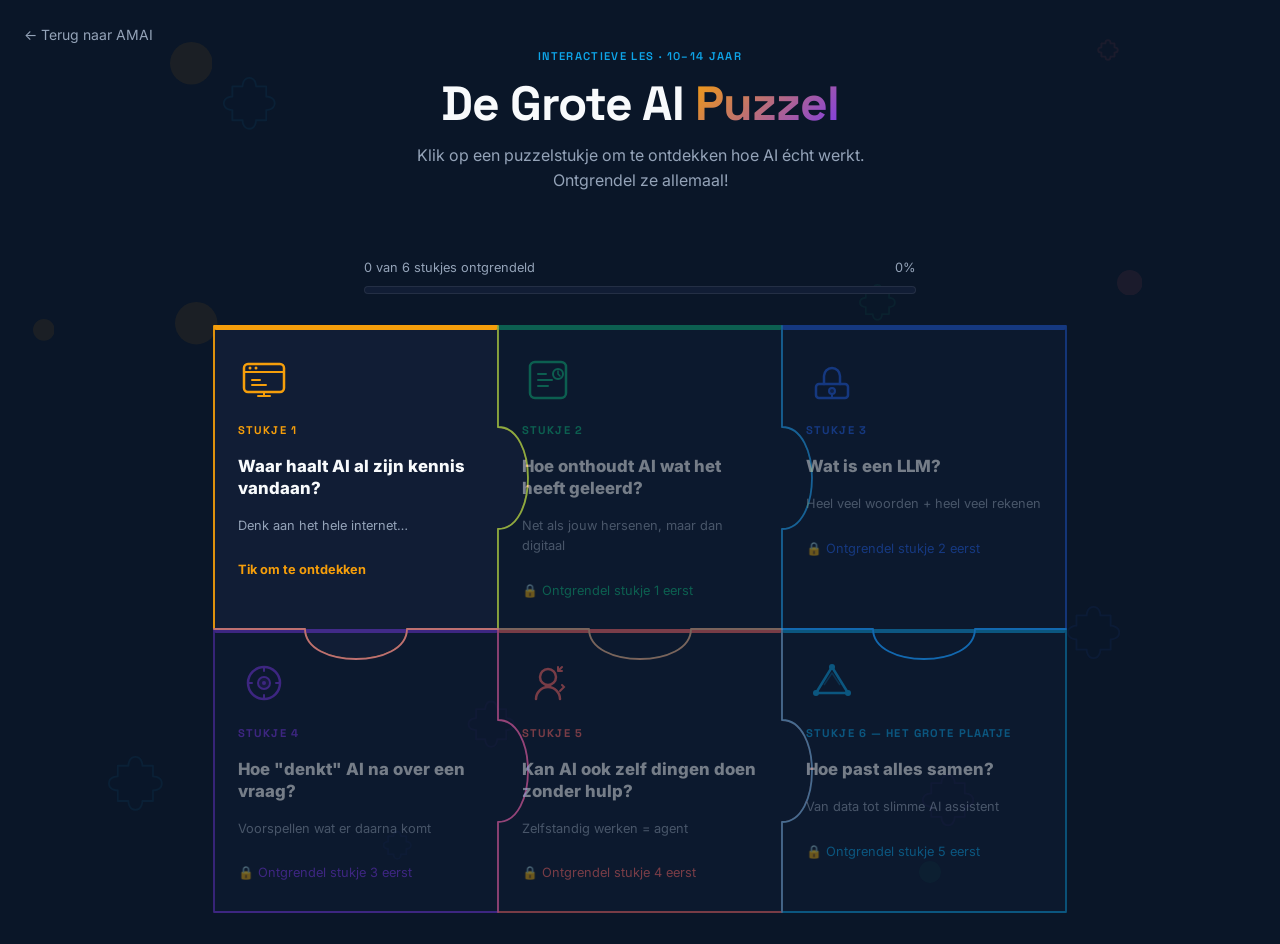
==== commit edb3d6ba: "Overlay answers + prominent robot modal - Piece answers now float as absolute overlay (no layout shi" ====
--- a/ai-puzzel.html
+++ b/ai-puzzel.html
@@ -34,15 +34,19 @@
 </div>
 
 <div class="board" id="board"></div>
-<div class="robot-complete" id="robotComplete">
-  <img src="robot.png" class="robot-complete__img" alt="AMAI Robot">
-  <div class="robot-bubble">
-    <div class="robot-bubble__label">🤖 AMAI Robot zegt:</div>
-    <div class="robot-bubble__text" id="robotText"></div><span class="robot-bubble__cursor" id="robotCursor"></span>
+</main>
+
+<!-- Robot verschijnt als fullscreen modal als alle stukjes klaar zijn -->
+<div class="robot-modal" id="robotModal">
+  <div class="robot-modal__inner">
+    <img src="robot.png" class="robot-modal__img" alt="AMAI Robot">
+    <div class="robot-bubble">
+      <div class="robot-bubble__label">🤖 AMAI Robot zegt:</div>
+      <div class="robot-bubble__text" id="robotText"></div><span class="robot-bubble__cursor" id="robotCursor"></span>
+    </div>
+    <button class="btn" onclick="resetAll()">↺ Opnieuw spelen</button>
   </div>
-  <button class="btn" onclick="resetAll()">↺ Opnieuw spelen</button>
 </div>
-</main>
 
 
 <script src="script.js"></script>
@@ -174,11 +178,12 @@
         <div class="piece__question">${p.question}</div>
         <div class="piece__hint">${p.hint}</div>
         ${isLocked
-          ? `<div class="piece__hint" style="color:${p.color};margin-top:0.5rem"> Ontgrendel stukje ${p.unlockAfter} eerst</div>`
-          : `<div class="piece__tap"> Tik om te ontdekken</div>`
+          ? `<div class="piece__hint" data-lock-hint style="color:${p.color};margin-top:0.5rem">🔒 Ontgrendel stukje ${p.unlockAfter} eerst</div>`
+          : `<div class="piece__tap">Tik om te ontdekken</div>`
         }
       </div>
       <div class="piece__back">
+        <button class="piece__close" aria-label="Sluiten">×</button>
         <div class="piece__label">${p.label}</div>
         <div class="piece__title">${p.title}</div>
         <div class="piece__explain">${p.explain}</div>
@@ -187,12 +192,28 @@
       </div>
     `;
 
-    if (!isLocked && !isUnlocked) {
-      el.addEventListener('click', () => unlock(p.id));
-    }
-
     board.appendChild(el);
   });
+
+  // Board-level click delegation — no per-piece listeners needed
+  board.onclick = e => {
+    if (e.target.closest('.piece__close')) {
+      e.stopPropagation();
+      e.target.closest('.piece').classList.remove('piece--open');
+      return;
+    }
+    const piece = e.target.closest('.piece');
+    if (!piece) return;
+    if (piece.classList.contains('piece--locked')) return;
+    const id = parseInt(piece.dataset.id);
+    if (piece.classList.contains('piece--done')) {
+      const isOpen = piece.classList.contains('piece--open');
+      document.querySelectorAll('.piece--open').forEach(p => p.classList.remove('piece--open'));
+      if (!isOpen) piece.classList.add('piece--open');
+    } else {
+      unlock(id);
+    }
+  };
 
   // Apply puzzle shapes — small delay so grid has fully laid out
   setTimeout(applyPuzzleShapes, 60);
@@ -287,15 +308,26 @@
 function unlock(id) {
   unlocked.add(id);
   updateProgress();
-  renderPieces();
-
   spawnConfetti(PIECES.find(p => p.id === id).color);
+
+  // Close any open overlays, open this one
+  document.querySelectorAll('.piece--open').forEach(p => p.classList.remove('piece--open'));
+  const piece = document.querySelector(`.piece[data-id="${id}"]`);
+  if (piece) piece.classList.add('piece--done', 'piece--open');
+
+  // Unblock pieces that were waiting for this id
+  PIECES.filter(p => p.unlockAfter === id).forEach(p => {
+    const el = document.querySelector(`.piece[data-id="${p.id}"]`);
+    if (!el) return;
+    el.classList.remove('piece--locked');
+    const lockHint = el.querySelector('[data-lock-hint]');
+    if (lockHint) lockHint.outerHTML = `<div class="piece__tap">Tik om te ontdekken</div>`;
+  });
 
   if (unlocked.size === PIECES.length) {
     setTimeout(() => {
-      const rc = document.getElementById('robotComplete');
-      rc.classList.add('show');
-      rc.scrollIntoView({ behavior: 'smooth', block: 'center' });
+      const modal = document.getElementById('robotModal');
+      modal.classList.add('show');
       startTypewriter(
         'Wauw, geweldig gedaan! 🎉 Je snapt nu hoe AI écht werkt — van data verzamelen op het internet, patronen leren, een taalmodel trainen, antwoorden voorspellen, tot een AI Agent die zelfstandig handelt. Dat weten veel volwassenen nog niet! Misschien word jij wel de AI-expert van jouw klas. 🚀',
         document.getElementById('robotText'),
@@ -331,9 +363,9 @@
 function resetAll() {
   unlocked.clear();
   updateProgress();
+  document.getElementById('robotModal').classList.remove('show');
+  document.getElementById('robotText').textContent = '';
   renderPieces();
-  document.getElementById('robotComplete').classList.remove('show');
-  document.getElementById('robotText').textContent = '';
   window.scrollTo({ top: 0, behavior: 'smooth' });
 }
 
--- a/puzzel.css
+++ b/puzzel.css
@@ -45,12 +45,55 @@
   z-index: 2;
 }
 .piece--done {
-  filter: drop-shadow(0 0 18px var(--piece-glow)) brightness(1.08);
-  cursor: default;
+  filter: drop-shadow(0 0 14px var(--piece-glow));
+  cursor: pointer;
   z-index: 1;
 }
-.piece--done .piece__front { display: none; }
-.piece--done .piece__back  { display: flex; }
+/* Done: dim the front, keep its height so the grid stays stable */
+.piece--done .piece__front {
+  opacity: 0.45;
+  pointer-events: none;
+}
+/* Checkmark badge */
+.piece--done::after {
+  content: '✓';
+  position: absolute; top: 8px; right: 10px;
+  width: 20px; height: 20px;
+  background: var(--piece-color);
+  border-radius: 50%;
+  font-size: 11px; font-weight: 700; color: #000;
+  display: flex; align-items: center; justify-content: center;
+  z-index: 2;
+}
+/* Back hidden by default */
+.piece--done .piece__back { display: none; }
+
+/* Open overlay: floats on top of adjacent pieces */
+.piece--open { z-index: 30 !important; }
+.piece--done.piece--open .piece__back {
+  display: flex;
+  position: absolute;
+  top: 0; left: -10px; right: -10px;
+  z-index: 1;
+  background: #0d1929;
+  border: 1.5px solid var(--piece-color);
+  border-radius: 16px;
+  padding: 1.25rem 1rem 1rem;
+  box-shadow: 0 20px 60px rgba(0,0,0,0.75), 0 0 0 1px rgba(255,255,255,0.04);
+  animation: flipIn 0.25s ease both;
+}
+
+/* Close button inside overlay */
+.piece__close {
+  position: absolute; top: 8px; right: 8px;
+  width: 24px; height: 24px;
+  background: rgba(255,255,255,0.1);
+  border: none; border-radius: 50%;
+  color: #fff; font-size: 15px; line-height: 1;
+  cursor: pointer; display: flex; align-items: center; justify-content: center;
+  transition: background 0.15s;
+}
+.piece__close:hover { background: rgba(255,255,255,0.2); }
 .piece--locked { opacity: 0.45; cursor: not-allowed; }
 .piece--locked:hover { transform: none; filter: none; }
 
@@ -77,34 +120,60 @@
 .piece__example strong { color: var(--piece-color); }
 .piece__tags { display: flex; flex-wrap: wrap; gap: 0.4rem; margin-top: 0.25rem; }
 
-/* ROBOT COMPLETE */
-.robot-complete { display: none; max-width: 640px; margin: 3rem auto 2rem; padding: 0 1.5rem; text-align: center; }
-.robot-complete.show { display: block; animation: fadeUp 0.6s ease both; }
-.robot-complete__img { width: 140px; height: 140px; object-fit: contain; margin: 0 auto 1.5rem; animation: robotBob 2.5s ease-in-out infinite; filter: drop-shadow(0 8px 24px rgba(16,185,129,0.35)); }
-@keyframes robotBob { 0%,100% { transform: translateY(0); } 50% { transform: translateY(-10px); } }
+/* ROBOT MODAL — fullscreen overlay */
+.robot-modal {
+  display: none;
+  position: fixed; inset: 0; z-index: 200;
+  background: rgba(4, 11, 24, 0.92);
+  backdrop-filter: blur(8px);
+  -webkit-backdrop-filter: blur(8px);
+  align-items: center; justify-content: center;
+  padding: 2rem 1.5rem;
+  overflow-y: auto;
+}
+.robot-modal.show { display: flex; animation: fadeIn 0.5s ease both; }
+@keyframes fadeIn { from { opacity: 0; } to { opacity: 1; } }
+
+.robot-modal__inner {
+  max-width: 560px; width: 100%;
+  text-align: center;
+  animation: slideUp 0.5s ease 0.15s both;
+}
+@keyframes slideUp { from { transform: translateY(40px); opacity: 0; } to { transform: translateY(0); opacity: 1; } }
+
+.robot-modal__img {
+  width: 180px; height: 180px;
+  object-fit: contain; margin: 0 auto 1.5rem;
+  animation: robotBob 2.5s ease-in-out infinite;
+  filter: drop-shadow(0 12px 40px rgba(16,185,129,0.5));
+  display: block;
+}
+@keyframes robotBob { 0%,100% { transform: translateY(0); } 50% { transform: translateY(-12px); } }
+
 .robot-bubble {
-  background: var(--color-bg-card);
-  border: 1.5px solid rgba(16,185,129,0.35);
+  background: rgba(17, 29, 53, 0.95);
+  border: 1.5px solid rgba(16,185,129,0.4);
   border-radius: 20px;
   padding: 1.5rem 2rem;
   position: relative;
   margin-bottom: 2rem;
-  box-shadow: 0 0 40px rgba(16,185,129,0.12);
+  box-shadow: 0 0 60px rgba(16,185,129,0.15);
+  text-align: left;
 }
 .robot-bubble::before {
   content: '';
   position: absolute; top: -12px; left: 50%; transform: translateX(-50%);
   border: 10px solid transparent;
-  border-bottom-color: rgba(16,185,129,0.35);
+  border-bottom-color: rgba(16,185,129,0.4);
 }
 .robot-bubble::after {
   content: '';
   position: absolute; top: -9px; left: 50%; transform: translateX(-50%);
   border: 9px solid transparent;
-  border-bottom-color: var(--color-bg-card);
+  border-bottom-color: rgba(17, 29, 53, 0.95);
 }
 .robot-bubble__label { font-size: 0.7rem; font-weight: 700; letter-spacing: 0.1em; text-transform: uppercase; color: #10B981; margin-bottom: 0.75rem; }
-.robot-bubble__text { font-size: 1rem; line-height: 1.75; color: var(--color-white); min-height: 3em; text-align: left; }
+.robot-bubble__text { font-size: 1rem; line-height: 1.8; color: var(--color-white); min-height: 3em; }
 .robot-bubble__cursor { display: inline-block; width: 2px; height: 1.1em; background: #10B981; vertical-align: text-bottom; margin-left: 2px; animation: blink 0.7s step-end infinite; }
 @keyframes blink { 0%,100% { opacity:1; } 50% { opacity:0; } }
 
@@ -114,3 +183,32 @@
 @keyframes float { from { transform: translateY(110vh) rotate(0deg); } to { transform: translateY(-20vh) rotate(360deg); } }
 
 main { position: relative; z-index: 1; }
+
+/* ── MOBILE ── */
+@media (max-width: 640px) {
+  .header { padding: 1.5rem 1rem 1rem; }
+  .header__title { font-size: clamp(1.4rem, 7vw, 2rem); }
+  .header__sub { font-size: 0.875rem; margin-bottom: 1.25rem; }
+
+  .progress-wrap { padding: 0 1rem; }
+
+  .board {
+    grid-template-columns: repeat(2, 1fr);
+    margin: 1rem auto;
+    padding: 0 0.75rem;
+  }
+
+  /* 3×2 → 2×3: 6 pieces in 2 columns, last piece spans full width */
+  .piece { padding: 1rem 0.9rem; }
+  .piece:last-child { grid-column: 1 / -1; }
+
+  .piece__icon { width: 36px; height: 36px; }
+  .piece__question { font-size: 0.9rem; }
+  .piece__hint, .piece__tap { font-size: 0.75rem; }
+  .piece__explain { font-size: 0.8rem; }
+  .piece__example { font-size: 0.78rem; padding: 0.6rem 0.75rem; }
+
+  .robot-complete__img { width: 100px; height: 100px; }
+  .robot-bubble { padding: 1rem 1.25rem; }
+  .robot-bubble__text { font-size: 0.875rem; }
+}
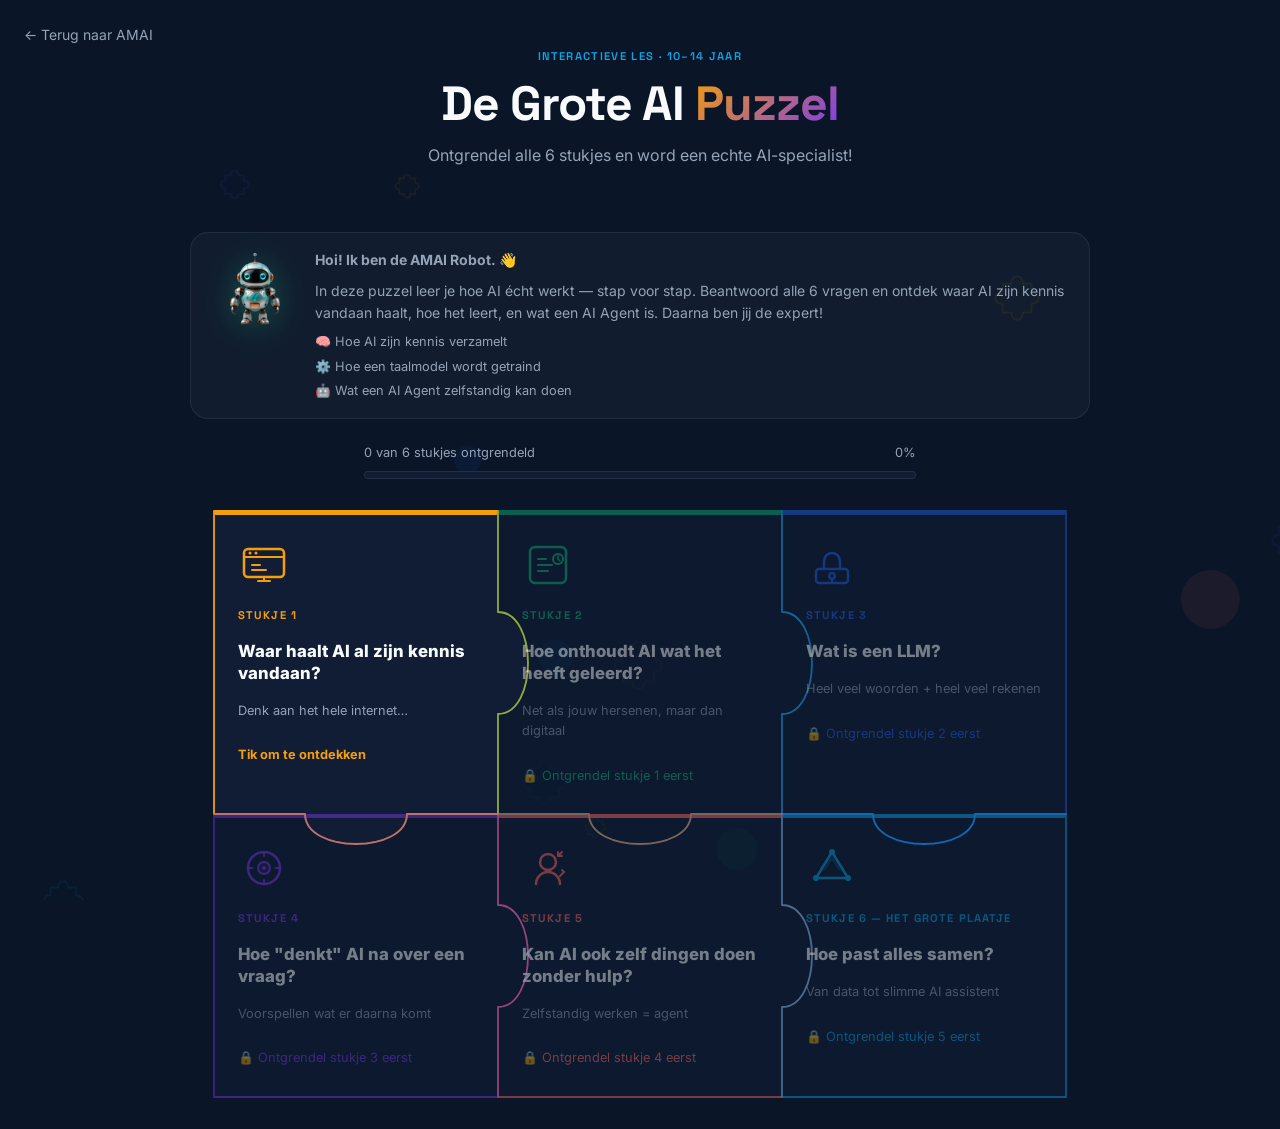
==== commit 828a424a: "Add robot intro panel + specialist intro text Robot sits in empty space between header and progress " ====
--- a/ai-puzzel.html
+++ b/ai-puzzel.html
@@ -22,7 +22,27 @@
   <a href="amai-online.html" class="header__back">← Terug naar AMAI</a>
   <div class="header__eyebrow">Interactieve les · 10–14 jaar</div>
   <h1 class="header__title">De Grote AI <span>Puzzel</span></h1>
-  <p class="header__sub">Klik op een puzzelstukje om te ontdekken hoe AI écht werkt. Ontgrendel ze allemaal!</p>
+  <p class="header__sub">Ontgrendel alle 6 stukjes en word een echte AI-specialist!</p>
+</div>
+
+<!-- Robot + intro naast elkaar in de lege ruimte -->
+<div class="robot-intro">
+  <img src="robot.png" class="robot-intro__img" alt="AMAI Robot" id="robotImg">
+  <div class="robot-intro__text" id="robotIntroText">
+    <p class="robot-intro__greeting">Hoi! Ik ben de AMAI Robot. 👋</p>
+    <p>In deze puzzel leer je hoe AI écht werkt — stap voor stap. Beantwoord alle 6 vragen en ontdek waar AI zijn kennis vandaan haalt, hoe het leert, en wat een AI Agent is. Daarna ben jij de expert!</p>
+    <ul class="robot-intro__list">
+      <li>🧠 Hoe AI zijn kennis verzamelt</li>
+      <li>⚙️ Hoe een taalmodel wordt getraind</li>
+      <li>🤖 Wat een AI Agent zelfstandig kan doen</li>
+    </ul>
+  </div>
+  <!-- Ballon verschijnt als alle stukjes klaar zijn -->
+  <div class="robot-intro__bubble" id="robotBubble">
+    <div class="robot-bubble__label">🤖 AMAI Robot zegt:</div>
+    <div class="robot-bubble__text" id="robotText"></div><span class="robot-bubble__cursor" id="robotCursor"></span>
+    <button class="btn" style="margin-top:1rem" onclick="resetAll()">↺ Opnieuw spelen</button>
+  </div>
 </div>
 
 <div class="progress-wrap">
@@ -35,18 +55,6 @@
 
 <div class="board" id="board"></div>
 </main>
-
-<!-- Robot verschijnt als fullscreen modal als alle stukjes klaar zijn -->
-<div class="robot-modal" id="robotModal">
-  <div class="robot-modal__inner">
-    <img src="robot.png" class="robot-modal__img" alt="AMAI Robot">
-    <div class="robot-bubble">
-      <div class="robot-bubble__label">🤖 AMAI Robot zegt:</div>
-      <div class="robot-bubble__text" id="robotText"></div><span class="robot-bubble__cursor" id="robotCursor"></span>
-    </div>
-    <button class="btn" onclick="resetAll()">↺ Opnieuw spelen</button>
-  </div>
-</div>
 
 
 <script src="script.js"></script>
@@ -326,8 +334,10 @@
 
   if (unlocked.size === PIECES.length) {
     setTimeout(() => {
-      const modal = document.getElementById('robotModal');
-      modal.classList.add('show');
+      // Verberg intro-tekst, toon ballon
+      document.getElementById('robotIntroText').style.display = 'none';
+      const bubble = document.getElementById('robotBubble');
+      bubble.classList.add('show');
       startTypewriter(
         'Wauw, geweldig gedaan! 🎉 Je snapt nu hoe AI écht werkt — van data verzamelen op het internet, patronen leren, een taalmodel trainen, antwoorden voorspellen, tot een AI Agent die zelfstandig handelt. Dat weten veel volwassenen nog niet! Misschien word jij wel de AI-expert van jouw klas. 🚀',
         document.getElementById('robotText'),
@@ -363,8 +373,9 @@
 function resetAll() {
   unlocked.clear();
   updateProgress();
-  document.getElementById('robotModal').classList.remove('show');
+  document.getElementById('robotBubble').classList.remove('show');
   document.getElementById('robotText').textContent = '';
+  document.getElementById('robotIntroText').style.display = '';
   renderPieces();
   window.scrollTo({ top: 0, behavior: 'smooth' });
 }
--- a/puzzel.css
+++ b/puzzel.css
@@ -120,35 +120,41 @@
 .piece__example strong { color: var(--piece-color); }
 .piece__tags { display: flex; flex-wrap: wrap; gap: 0.4rem; margin-top: 0.25rem; }
 
-/* ROBOT MODAL — fullscreen overlay */
-.robot-modal {
-  display: none;
-  position: fixed; inset: 0; z-index: 200;
-  background: rgba(4, 11, 24, 0.92);
-  backdrop-filter: blur(8px);
-  -webkit-backdrop-filter: blur(8px);
-  align-items: center; justify-content: center;
-  padding: 2rem 1.5rem;
-  overflow-y: auto;
-}
-.robot-modal.show { display: flex; animation: fadeIn 0.5s ease both; }
-@keyframes fadeIn { from { opacity: 0; } to { opacity: 1; } }
-
-.robot-modal__inner {
-  max-width: 560px; width: 100%;
-  text-align: center;
-  animation: slideUp 0.5s ease 0.15s both;
-}
-@keyframes slideUp { from { transform: translateY(40px); opacity: 0; } to { transform: translateY(0); opacity: 1; } }
-
-.robot-modal__img {
-  width: 180px; height: 180px;
-  object-fit: contain; margin: 0 auto 1.5rem;
-  animation: robotBob 2.5s ease-in-out infinite;
-  filter: drop-shadow(0 12px 40px rgba(16,185,129,0.5));
-  display: block;
-}
-@keyframes robotBob { 0%,100% { transform: translateY(0); } 50% { transform: translateY(-12px); } }
+/* ROBOT INTRO — robot + tekst in de lege ruimte onder de header */
+.robot-intro {
+  display: flex;
+  align-items: flex-start;
+  gap: 1.25rem;
+  max-width: 900px; margin: 0 auto 1.5rem;
+  padding: 1rem 1.5rem;
+  background: rgba(255,255,255,0.03);
+  border: 1px solid rgba(255,255,255,0.07);
+  border-radius: 18px;
+}
+.robot-intro__img {
+  width: 80px; height: 80px; flex-shrink: 0;
+  object-fit: contain;
+  animation: robotBob 3s ease-in-out infinite;
+  filter: drop-shadow(0 4px 16px rgba(16,185,129,0.35));
+}
+@keyframes robotBob { 0%,100% { transform: translateY(0); } 50% { transform: translateY(-8px); } }
+
+.robot-intro__text {
+  flex: 1;
+}
+.robot-intro__greeting {
+  font-weight: 700; color: #10B981; margin-bottom: 0.4rem; font-size: 0.95rem;
+}
+.robot-intro__text p { font-size: 0.875rem; color: var(--color-muted); line-height: 1.6; margin-bottom: 0.5rem; }
+.robot-intro__list {
+  list-style: none; padding: 0; margin: 0;
+  display: flex; flex-direction: column; gap: 0.25rem;
+}
+.robot-intro__list li { font-size: 0.8rem; color: var(--color-muted); }
+
+/* Ballon verschijnt als alle stukjes klaar zijn */
+.robot-intro__bubble { display: none; flex: 1; }
+.robot-intro__bubble.show { display: block; animation: fadeUp 0.4s ease both; }
 
 .robot-bubble {
   background: rgba(17, 29, 53, 0.95);
@@ -208,7 +214,9 @@
   .piece__explain { font-size: 0.8rem; }
   .piece__example { font-size: 0.78rem; padding: 0.6rem 0.75rem; }
 
-  .robot-complete__img { width: 100px; height: 100px; }
+  .robot-intro { flex-direction: column; align-items: center; text-align: center; gap: 0.75rem; padding: 0.875rem 1rem; }
+  .robot-intro__img { width: 64px; height: 64px; }
+  .robot-intro__list { align-items: flex-start; }
   .robot-bubble { padding: 1rem 1.25rem; }
   .robot-bubble__text { font-size: 0.875rem; }
 }
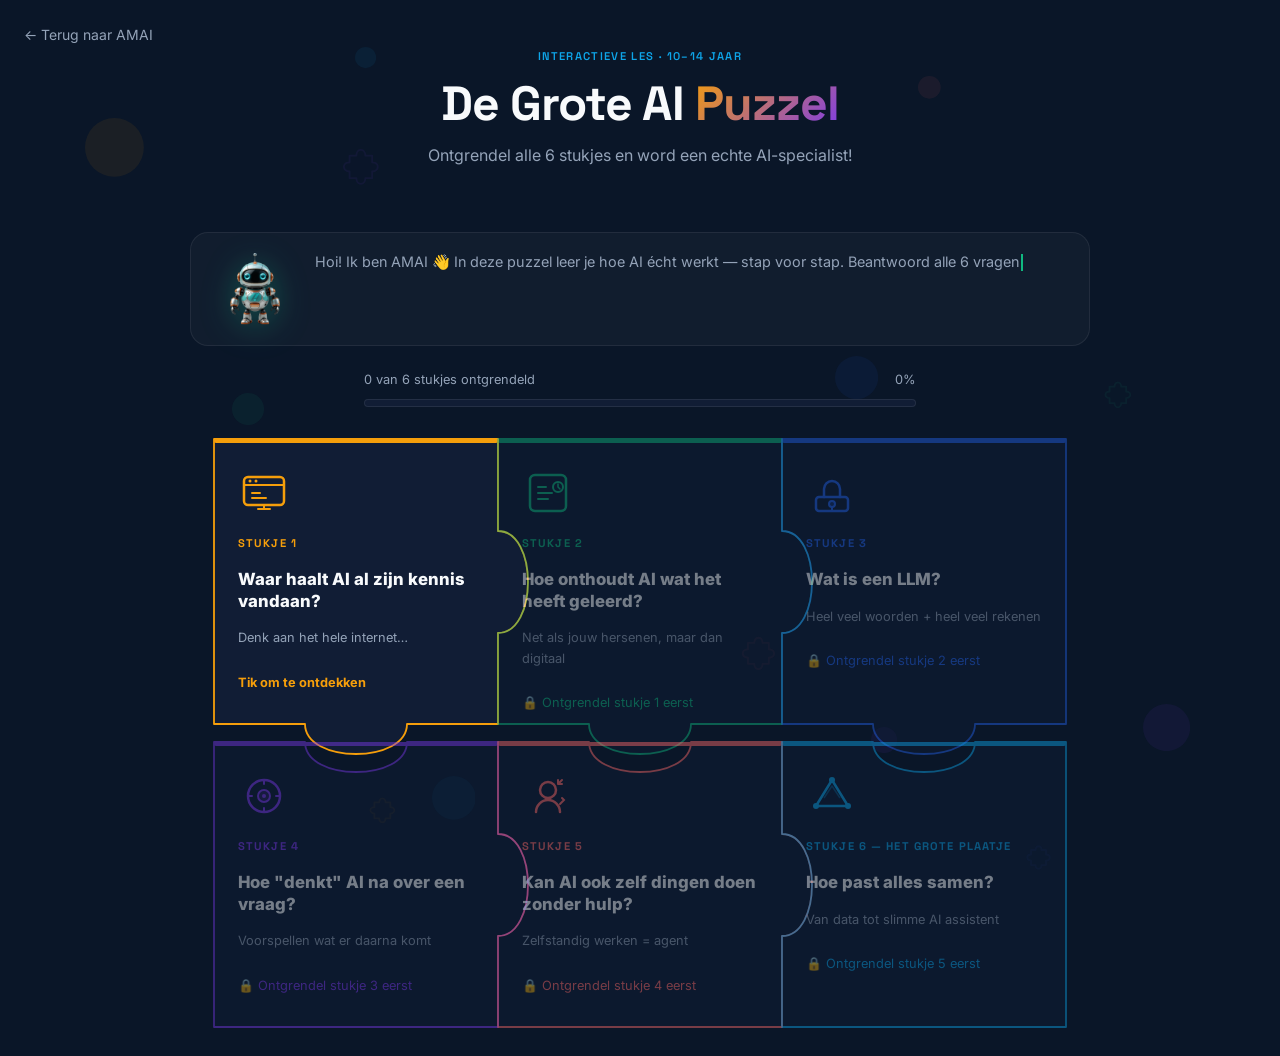
==== commit a98eb2bd: "Typewriter intro text on page load via robot Robot types the intro message character-by-character on" ====
--- a/ai-puzzel.html
+++ b/ai-puzzel.html
@@ -29,13 +29,7 @@
 <div class="robot-intro">
   <img src="robot.png" class="robot-intro__img" alt="AMAI Robot" id="robotImg">
   <div class="robot-intro__text" id="robotIntroText">
-    <p class="robot-intro__greeting">Hoi! Ik ben de AMAI Robot. 👋</p>
-    <p>In deze puzzel leer je hoe AI écht werkt — stap voor stap. Beantwoord alle 6 vragen en ontdek waar AI zijn kennis vandaan haalt, hoe het leert, en wat een AI Agent is. Daarna ben jij de expert!</p>
-    <ul class="robot-intro__list">
-      <li>🧠 Hoe AI zijn kennis verzamelt</li>
-      <li>⚙️ Hoe een taalmodel wordt getraind</li>
-      <li>🤖 Wat een AI Agent zelfstandig kan doen</li>
-    </ul>
+    <div class="robot-intro__typed" id="robotIntroTyped"></div><span class="robot-bubble__cursor" id="robotIntroCursor"></span>
   </div>
   <!-- Ballon verschijnt als alle stukjes klaar zijn -->
   <div class="robot-intro__bubble" id="robotBubble">
@@ -440,6 +434,14 @@
 renderPieces();
 updateProgress();
 
+// Typ de introductietekst bij laden
+startTypewriter(
+  'Hoi! Ik ben AMAI 👋  In deze puzzel leer je hoe AI écht werkt — stap voor stap. Beantwoord alle 6 vragen en ontdek waar AI zijn kennis vandaan haalt, hoe het traint en wat een AI Agent zelfstandig kan doen. Daarna ben jij de expert! 🚀',
+  document.getElementById('robotIntroTyped'),
+  document.getElementById('robotIntroCursor'),
+  22
+);
+
 </script>
 </body>
 </html>
--- a/puzzel.css
+++ b/puzzel.css
@@ -142,15 +142,10 @@
 .robot-intro__text {
   flex: 1;
 }
-.robot-intro__greeting {
-  font-weight: 700; color: #10B981; margin-bottom: 0.4rem; font-size: 0.95rem;
-}
-.robot-intro__text p { font-size: 0.875rem; color: var(--color-muted); line-height: 1.6; margin-bottom: 0.5rem; }
-.robot-intro__list {
-  list-style: none; padding: 0; margin: 0;
-  display: flex; flex-direction: column; gap: 0.25rem;
-}
-.robot-intro__list li { font-size: 0.8rem; color: var(--color-muted); }
+.robot-intro__typed {
+  display: inline;
+  font-size: 0.9rem; color: var(--color-muted); line-height: 1.7;
+}
 
 /* Ballon verschijnt als alle stukjes klaar zijn */
 .robot-intro__bubble { display: none; flex: 1; }
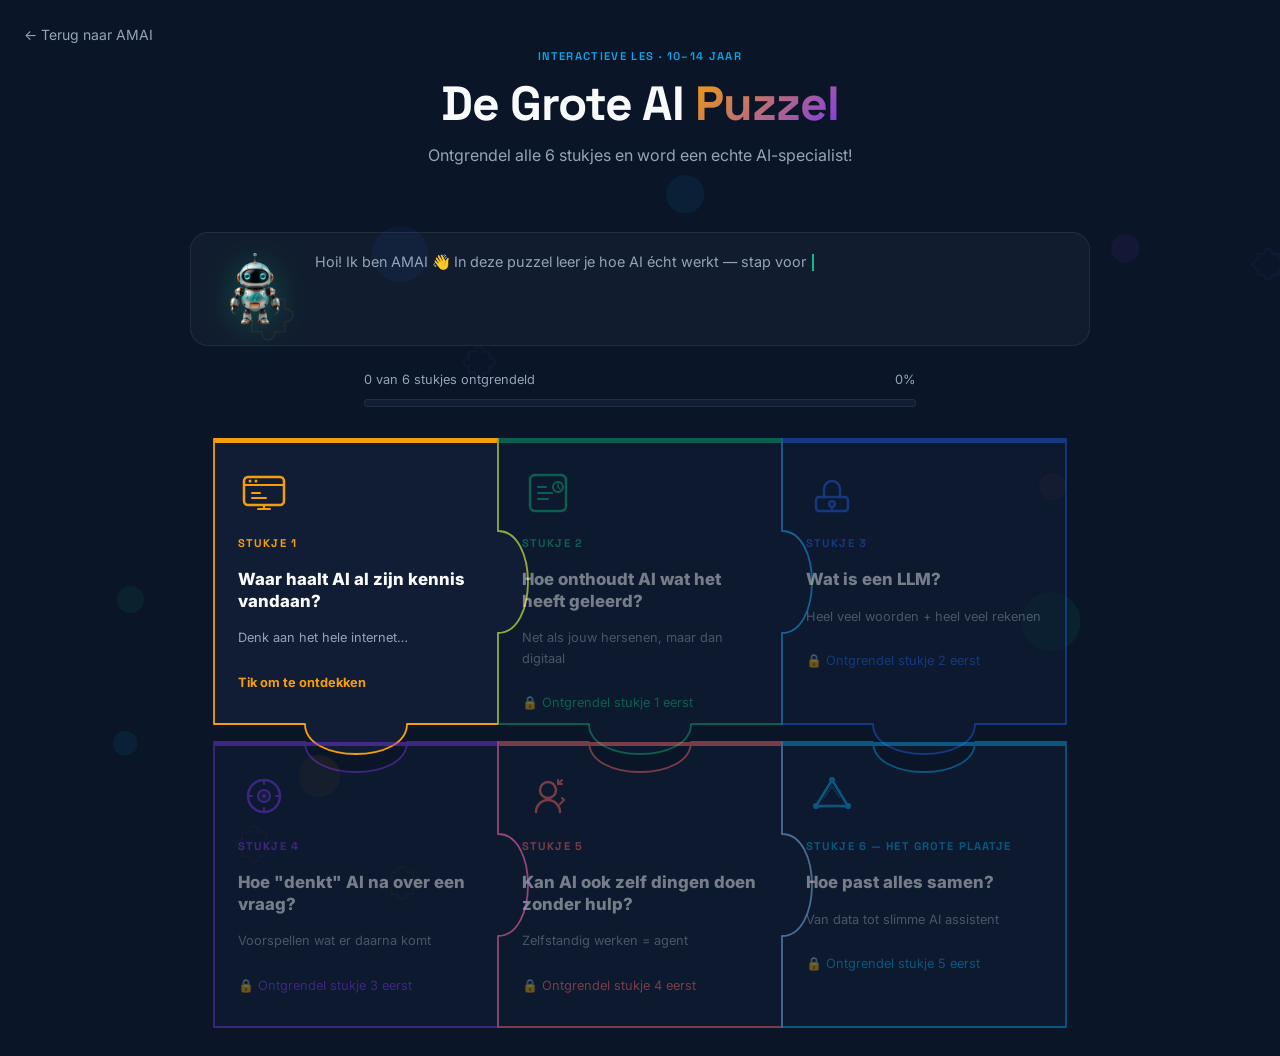
==== commit bc775e58: "Mobile: vertical journey layout replaces broken puzzle grid - Single column with step-number circles" ====
--- a/ai-puzzel.html
+++ b/ai-puzzel.html
@@ -171,6 +171,7 @@
     el.style.setProperty('--piece-glow', p.glow);
     el.dataset.id = p.id;
     el.dataset.idx = i;
+    el.dataset.step = i + 1;
 
     el.innerHTML = `
       <div class="piece__stripe"></div>
--- a/puzzel.css
+++ b/puzzel.css
@@ -185,33 +185,103 @@
 
 main { position: relative; z-index: 1; }
 
-/* ── MOBILE ── */
+/* ── MOBILE: verticale journey, geen puzzelvormen ── */
 @media (max-width: 640px) {
-  .header { padding: 1.5rem 1rem 1rem; }
-  .header__title { font-size: clamp(1.4rem, 7vw, 2rem); }
-  .header__sub { font-size: 0.875rem; margin-bottom: 1.25rem; }
+  .header { padding: 1.25rem 1rem 0.75rem; }
+  .header__title { font-size: clamp(1.5rem, 7vw, 2rem); }
+  .header__sub { font-size: 0.85rem; margin-bottom: 0; }
 
   .progress-wrap { padding: 0 1rem; }
 
-  .board {
-    grid-template-columns: repeat(2, 1fr);
-    margin: 1rem auto;
-    padding: 0 0.75rem;
-  }
-
-  /* 3×2 → 2×3: 6 pieces in 2 columns, last piece spans full width */
-  .piece { padding: 1rem 0.9rem; }
-  .piece:last-child { grid-column: 1 / -1; }
-
-  .piece__icon { width: 36px; height: 36px; }
-  .piece__question { font-size: 0.9rem; }
-  .piece__hint, .piece__tap { font-size: 0.75rem; }
-  .piece__explain { font-size: 0.8rem; }
-  .piece__example { font-size: 0.78rem; padding: 0.6rem 0.75rem; }
-
-  .robot-intro { flex-direction: column; align-items: center; text-align: center; gap: 0.75rem; padding: 0.875rem 1rem; }
-  .robot-intro__img { width: 64px; height: 64px; }
-  .robot-intro__list { align-items: flex-start; }
+  /* Robot intro compact */
+  .robot-intro { gap: 0.75rem; padding: 0.875rem 1rem; margin: 0.75rem 1rem 1rem; }
+  .robot-intro__img { width: 56px; height: 56px; }
   .robot-bubble { padding: 1rem 1.25rem; }
   .robot-bubble__text { font-size: 0.875rem; }
-}
+
+  /* Journey board: 1 kolom, verticaal gestapeld */
+  .board {
+    display: flex;
+    flex-direction: column;
+    gap: 0;
+    margin: 0.5rem auto 2rem;
+    padding: 0 1rem;
+    /* Verbindingslijn tussen kaarten */
+    position: relative;
+  }
+  .board::before {
+    content: '';
+    position: absolute;
+    left: 2rem; top: 28px; bottom: 28px;
+    width: 2px;
+    background: repeating-linear-gradient(
+      to bottom,
+      rgba(255,255,255,0.12) 0px, rgba(255,255,255,0.12) 6px,
+      transparent 6px, transparent 14px
+    );
+    z-index: 0;
+  }
+
+  /* Kaart stijl — links gekleurde rand, geen SVG-puzzel */
+  .piece {
+    background: var(--color-bg-card, #111D35);
+    border: 1px solid rgba(255,255,255,0.07);
+    border-left: 4px solid var(--piece-color);
+    border-radius: 14px;
+    padding: 1rem 1rem 1rem 3.5rem;
+    position: relative;
+    margin-bottom: 0.6rem;
+    overflow: visible;
+    transform: none !important;
+    filter: none !important;
+  }
+  /* Stap-cirkel op de lijn */
+  .piece::before {
+    content: attr(data-step);
+    position: absolute;
+    left: -0.05rem; top: 1rem;
+    width: 28px; height: 28px;
+    background: var(--piece-color);
+    border-radius: 50%;
+    font-size: 0.7rem; font-weight: 800; color: #000;
+    display: flex; align-items: center; justify-content: center;
+    z-index: 2;
+    transform: translateX(-50%);
+    box-shadow: 0 0 0 3px var(--color-bg, #060f1e);
+  }
+  /* Verberg puzzel-SVG op mobiel */
+  .piece__bg { display: none !important; }
+  /* Verberg done-badge (vervangen door step-cirkel) */
+  .piece--done::after { display: none; }
+
+  /* Done: groene stap-cirkel */
+  .piece--done::before { content: '✓'; background: #10B981; }
+  .piece--done { border-left-color: #10B981; opacity: 1; }
+  .piece--done .piece__front { opacity: 0.5; pointer-events: none; }
+
+  /* Overlay → inline uitklap op mobiel */
+  .piece--done.piece--open { z-index: 5 !important; }
+  .piece--done.piece--open .piece__back {
+    position: static !important;
+    left: auto; right: auto;
+    border: none;
+    border-top: 1px solid rgba(255,255,255,0.08);
+    border-radius: 0;
+    box-shadow: none;
+    background: transparent;
+    padding: 0.75rem 0 0;
+    margin-top: 0.5rem;
+  }
+  .piece__close { display: none; }
+
+  /* Locked stap */
+  .piece--locked { opacity: 0.5; }
+  .piece--locked::before { content: '🔒'; font-size: 0.6rem; background: rgba(255,255,255,0.1); color: #fff; }
+
+  .piece__icon { width: 32px; height: 32px; }
+  .piece__number { display: none; } /* stap-nummer zit al in ::before cirkel */
+  .piece__question { font-size: 0.95rem; }
+  .piece__hint, .piece__tap { font-size: 0.78rem; }
+  .piece__explain { font-size: 0.82rem; }
+  .piece__example { font-size: 0.78rem; padding: 0.6rem 0.75rem; }
+}
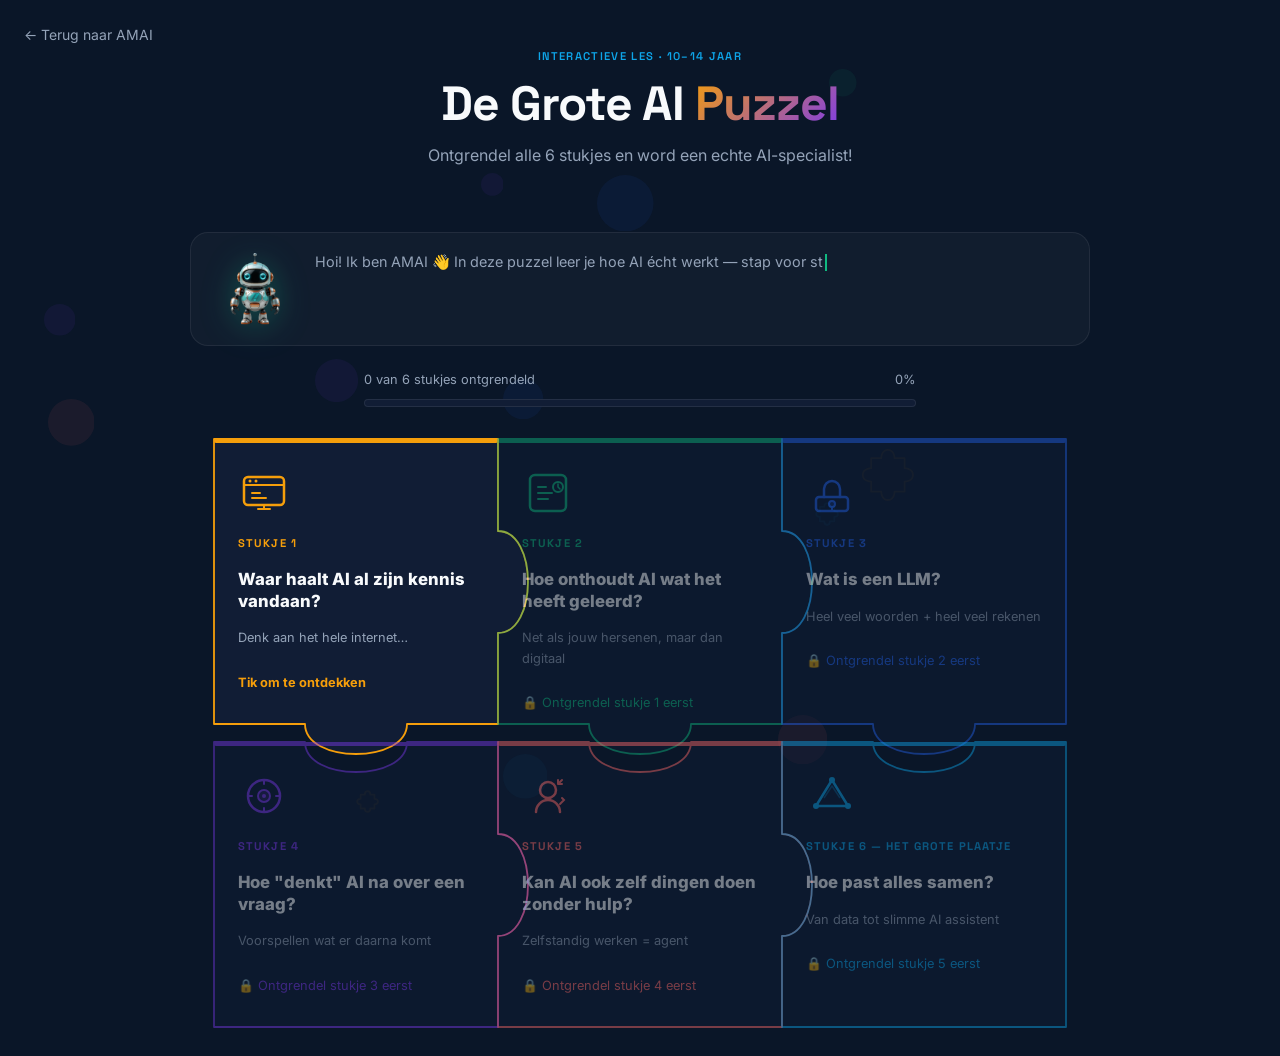
==== commit 9a8fe00e: "Mobile: card-flip quiz replaces broken puzzle grid One card at a time with 3D CSS flip animation. Ta" ====
--- a/ai-puzzel.html
+++ b/ai-puzzel.html
@@ -48,6 +48,7 @@
 </div>
 
 <div class="board" id="board"></div>
+<div class="mobile-quiz" id="mobileQuiz"></div>
 </main>
 
 
@@ -222,6 +223,96 @@
   setTimeout(applyPuzzleShapes, 60);
 }
 
+// ─── MOBILE CARD QUIZ ──────────────────────────────────────────────────────
+const mq = { idx: 0 };
+
+function renderMobileCard() {
+  const quiz = document.getElementById('mobileQuiz');
+  if (!quiz) return;
+  const i   = mq.idx;
+  const p   = PIECES[i];
+  const isDone   = unlocked.has(p.id);
+  const isLocked = p.unlockAfter > 0 && !unlocked.has(p.unlockAfter);
+
+  const dots = PIECES.map((_, di) =>
+    `<div class="mq-dot${di < i ? ' mq-dot--done' : di === i ? ' mq-dot--active' : ''}"></div>`
+  ).join('');
+
+  quiz.innerHTML = `
+    <div class="mq-header">
+      <span class="mq-step">Stukje ${i + 1} van ${PIECES.length}</span>
+      <div class="mq-dots">${dots}</div>
+    </div>
+    <div class="mq-scene">
+      <div class="mq-card${isDone ? ' flipped' : ''}" id="mqCard" style="--piece-color:${p.color}">
+        <div class="mq-front">
+          <div class="mq-icon">${p.icon}</div>
+          <div class="mq-num">${p.number}</div>
+          <div class="mq-q">${p.question}</div>
+          <div class="mq-hint">${p.hint}</div>
+          ${isLocked
+            ? `<div class="mq-lock">🔒 Ontgrendel stukje ${p.unlockAfter} eerst</div>`
+            : `<button class="mq-flip-btn" onclick="mqFlip()">Ontdek het antwoord</button>`
+          }
+        </div>
+        <div class="mq-back">
+          <div class="mq-back-meta">${p.label}</div>
+          <div class="mq-back-title">${p.title}</div>
+          <div class="mq-back-text">${p.explain}</div>
+          <div class="mq-back-example">${p.example}</div>
+          <div class="mq-back-tags">${p.tags.map(t => `<span class="tag">${t}</span>`).join('')}</div>
+          ${i < PIECES.length - 1
+            ? `<button class="mq-next-btn" onclick="mqNext()">Volgende vraag →</button>`
+            : `<button class="mq-next-btn" onclick="mqFinish()">Bekijk resultaat 🎉</button>`
+          }
+        </div>
+      </div>
+    </div>`;
+}
+
+function mqFlip() {
+  const card = document.getElementById('mqCard');
+  if (!card || card.classList.contains('flipped')) return;
+  card.classList.add('flipped');
+  const p = PIECES[mq.idx];
+  if (!unlocked.has(p.id)) {
+    unlocked.add(p.id);
+    updateProgress();
+    spawnConfetti(p.color);
+    PIECES.filter(dep => dep.unlockAfter === p.id).forEach(dep => {
+      const el = document.querySelector(`.piece[data-id="${dep.id}"]`);
+      if (el) {
+        el.classList.remove('piece--locked');
+        const lh = el.querySelector('[data-lock-hint]');
+        if (lh) lh.outerHTML = `<div class="piece__tap">Tik om te ontdekken</div>`;
+      }
+    });
+    if (unlocked.size === PIECES.length) {
+      setTimeout(() => {
+        document.getElementById('robotIntroText').style.display = 'none';
+        document.getElementById('robotBubble').classList.add('show');
+        startTypewriter(
+          'Wauw, geweldig gedaan! 🎉 Je snapt nu hoe AI écht werkt — van data verzamelen op het internet, patronen leren, een taalmodel trainen, antwoorden voorspellen, tot een AI Agent die zelfstandig handelt. Misschien word jij wel de AI-expert van jouw klas. 🚀',
+          document.getElementById('robotText'),
+          document.getElementById('robotCursor'),
+          28
+        );
+      }, 700);
+    }
+  }
+}
+
+function mqNext() {
+  if (mq.idx < PIECES.length - 1) {
+    mq.idx++;
+    renderMobileCard();
+  }
+}
+
+function mqFinish() {
+  document.getElementById('robotBubble').scrollIntoView({ behavior: 'smooth', block: 'center' });
+}
+
 // ─── PUZZLE CLIP-PATH SHAPES ───────────────────────────────────────────────
 // 3×2 grid nub directions [top, right, bottom, left] — 'f'=flat, 'o'=tab-out, 'i'=socket-in
 const PIECE_NUBS = [
@@ -372,6 +463,8 @@
   document.getElementById('robotText').textContent = '';
   document.getElementById('robotIntroText').style.display = '';
   renderPieces();
+  mq.idx = 0;
+  renderMobileCard();
   window.scrollTo({ top: 0, behavior: 'smooth' });
 }
 
@@ -434,6 +527,7 @@
 initFloaters();
 renderPieces();
 updateProgress();
+renderMobileCard();
 
 // Typ de introductietekst bij laden
 startTypewriter(
--- a/puzzel.css
+++ b/puzzel.css
@@ -185,103 +185,104 @@
 
 main { position: relative; z-index: 1; }
 
-/* ── MOBILE: verticale journey, geen puzzelvormen ── */
+/* ── MOBILE CARD QUIZ ── */
+.mobile-quiz { display: none; }
+
 @media (max-width: 640px) {
-  .header { padding: 1.25rem 1rem 0.75rem; }
-  .header__title { font-size: clamp(1.5rem, 7vw, 2rem); }
-  .header__sub { font-size: 0.85rem; margin-bottom: 0; }
-
-  .progress-wrap { padding: 0 1rem; }
+  /* Verberg desktop puzzelbord, toon card quiz */
+  .board        { display: none !important; }
+  .mobile-quiz  { display: block; padding: 0 1rem 2rem; }
+
+  /* Header compact */
+  .header { padding: 1.25rem 1rem 0.5rem; }
+  .header__title { font-size: clamp(1.4rem, 7vw, 2rem); }
+  .header__sub { font-size: 0.85rem; }
+  .progress-wrap { padding: 0 1rem; margin-bottom: 0.75rem; }
 
   /* Robot intro compact */
-  .robot-intro { gap: 0.75rem; padding: 0.875rem 1rem; margin: 0.75rem 1rem 1rem; }
-  .robot-intro__img { width: 56px; height: 56px; }
+  .robot-intro { gap: 0.75rem; padding: 0.875rem 1rem; margin: 0.5rem 0 0.75rem; }
+  .robot-intro__img { width: 52px; height: 52px; }
+  .robot-intro__typed { font-size: 0.82rem; }
   .robot-bubble { padding: 1rem 1.25rem; }
   .robot-bubble__text { font-size: 0.875rem; }
 
-  /* Journey board: 1 kolom, verticaal gestapeld */
-  .board {
-    display: flex;
-    flex-direction: column;
-    gap: 0;
-    margin: 0.5rem auto 2rem;
-    padding: 0 1rem;
-    /* Verbindingslijn tussen kaarten */
-    position: relative;
-  }
-  .board::before {
-    content: '';
-    position: absolute;
-    left: 2rem; top: 28px; bottom: 28px;
-    width: 2px;
-    background: repeating-linear-gradient(
-      to bottom,
-      rgba(255,255,255,0.12) 0px, rgba(255,255,255,0.12) 6px,
-      transparent 6px, transparent 14px
-    );
-    z-index: 0;
-  }
-
-  /* Kaart stijl — links gekleurde rand, geen SVG-puzzel */
-  .piece {
-    background: var(--color-bg-card, #111D35);
-    border: 1px solid rgba(255,255,255,0.07);
-    border-left: 4px solid var(--piece-color);
-    border-radius: 14px;
-    padding: 1rem 1rem 1rem 3.5rem;
-    position: relative;
-    margin-bottom: 0.6rem;
-    overflow: visible;
-    transform: none !important;
-    filter: none !important;
-  }
-  /* Stap-cirkel op de lijn */
-  .piece::before {
-    content: attr(data-step);
-    position: absolute;
-    left: -0.05rem; top: 1rem;
-    width: 28px; height: 28px;
-    background: var(--piece-color);
-    border-radius: 50%;
-    font-size: 0.7rem; font-weight: 800; color: #000;
-    display: flex; align-items: center; justify-content: center;
-    z-index: 2;
-    transform: translateX(-50%);
-    box-shadow: 0 0 0 3px var(--color-bg, #060f1e);
-  }
-  /* Verberg puzzel-SVG op mobiel */
-  .piece__bg { display: none !important; }
-  /* Verberg done-badge (vervangen door step-cirkel) */
-  .piece--done::after { display: none; }
-
-  /* Done: groene stap-cirkel */
-  .piece--done::before { content: '✓'; background: #10B981; }
-  .piece--done { border-left-color: #10B981; opacity: 1; }
-  .piece--done .piece__front { opacity: 0.5; pointer-events: none; }
-
-  /* Overlay → inline uitklap op mobiel */
-  .piece--done.piece--open { z-index: 5 !important; }
-  .piece--done.piece--open .piece__back {
-    position: static !important;
-    left: auto; right: auto;
-    border: none;
-    border-top: 1px solid rgba(255,255,255,0.08);
-    border-radius: 0;
-    box-shadow: none;
-    background: transparent;
-    padding: 0.75rem 0 0;
-    margin-top: 0.5rem;
-  }
-  .piece__close { display: none; }
-
-  /* Locked stap */
-  .piece--locked { opacity: 0.5; }
-  .piece--locked::before { content: '🔒'; font-size: 0.6rem; background: rgba(255,255,255,0.1); color: #fff; }
-
-  .piece__icon { width: 32px; height: 32px; }
-  .piece__number { display: none; } /* stap-nummer zit al in ::before cirkel */
-  .piece__question { font-size: 0.95rem; }
-  .piece__hint, .piece__tap { font-size: 0.78rem; }
-  .piece__explain { font-size: 0.82rem; }
-  .piece__example { font-size: 0.78rem; padding: 0.6rem 0.75rem; }
-}
+  /* ── Quiz header ── */
+  .mq-header {
+    display: flex; align-items: center; justify-content: space-between;
+    margin-bottom: 0.875rem;
+  }
+  .mq-step { font-size: 0.78rem; font-weight: 700; color: var(--color-muted); letter-spacing: 0.05em; text-transform: uppercase; }
+  .mq-dots { display: flex; gap: 5px; align-items: center; }
+  .mq-dot { width: 7px; height: 7px; border-radius: 50%; background: rgba(255,255,255,0.12); transition: all 0.3s; }
+  .mq-dot--active { width: 18px; border-radius: 4px; background: var(--color-white); }
+  .mq-dot--done { background: #10B981; }
+
+  /* ── 3D flip scene ── */
+  .mq-scene { perspective: 900px; height: 380px; margin-bottom: 0; }
+  .mq-card {
+    width: 100%; height: 100%; position: relative;
+    transform-style: preserve-3d;
+    transition: transform 0.5s cubic-bezier(0.4, 0, 0.2, 1);
+  }
+  .mq-card.flipped { transform: rotateY(180deg); }
+
+  .mq-front, .mq-back {
+    position: absolute; inset: 0;
+    backface-visibility: hidden; -webkit-backface-visibility: hidden;
+    border-radius: 20px;
+    padding: 1.4rem 1.25rem 1.25rem;
+    display: flex; flex-direction: column; gap: 0.6rem;
+    background: #111D35;
+    border: 1.5px solid rgba(255,255,255,0.08);
+  }
+  /* Gekleurde bovenrand */
+  .mq-front::before {
+    content: ''; position: absolute; top: 0; left: 0; right: 0; height: 4px;
+    background: var(--piece-color); border-radius: 20px 20px 0 0;
+  }
+  .mq-back {
+    transform: rotateY(180deg);
+    border-color: var(--piece-color);
+    overflow-y: auto;
+  }
+
+  /* Front content */
+  .mq-icon { width: 40px; height: 40px; }
+  .mq-num  { font-size: 0.68rem; font-weight: 700; letter-spacing: 0.1em; text-transform: uppercase; color: var(--piece-color); }
+  .mq-q    { font-size: 1.15rem; font-weight: 800; line-height: 1.3; color: #fff; flex: 1; }
+  .mq-hint { font-size: 0.8rem; color: var(--color-muted); }
+  .mq-lock { font-size: 0.8rem; color: var(--color-muted); background: rgba(255,255,255,0.05); border-radius: 10px; padding: 0.75rem; }
+
+  .mq-flip-btn {
+    margin-top: auto;
+    background: var(--piece-color); color: #000;
+    font-weight: 800; font-size: 0.95rem;
+    border: none; border-radius: 12px;
+    padding: 0.9rem 1rem; width: 100%;
+    cursor: pointer; transition: opacity 0.15s;
+  }
+  .mq-flip-btn:active { opacity: 0.75; }
+
+  /* Back content */
+  .mq-back-meta  { font-size: 0.68rem; font-weight: 700; letter-spacing: 0.1em; text-transform: uppercase; color: var(--piece-color); }
+  .mq-back-title { font-size: 1.05rem; font-weight: 800; color: #fff; }
+  .mq-back-text  { font-size: 0.83rem; color: var(--color-muted); line-height: 1.65; }
+  .mq-back-example {
+    background: rgba(255,255,255,0.04);
+    border-left: 3px solid var(--piece-color);
+    border-radius: 0 8px 8px 0;
+    padding: 0.6rem 0.75rem;
+    font-size: 0.78rem; color: #fff; line-height: 1.6;
+  }
+  .mq-back-tags { display: flex; flex-wrap: wrap; gap: 0.3rem; }
+
+  .mq-next-btn {
+    margin-top: auto;
+    background: transparent; color: var(--piece-color);
+    font-weight: 700; font-size: 0.9rem;
+    border: 1.5px solid var(--piece-color); border-radius: 12px;
+    padding: 0.8rem 1rem; width: 100%;
+    cursor: pointer; transition: background 0.15s;
+  }
+  .mq-next-btn:active { background: rgba(255,255,255,0.07); }
+}
